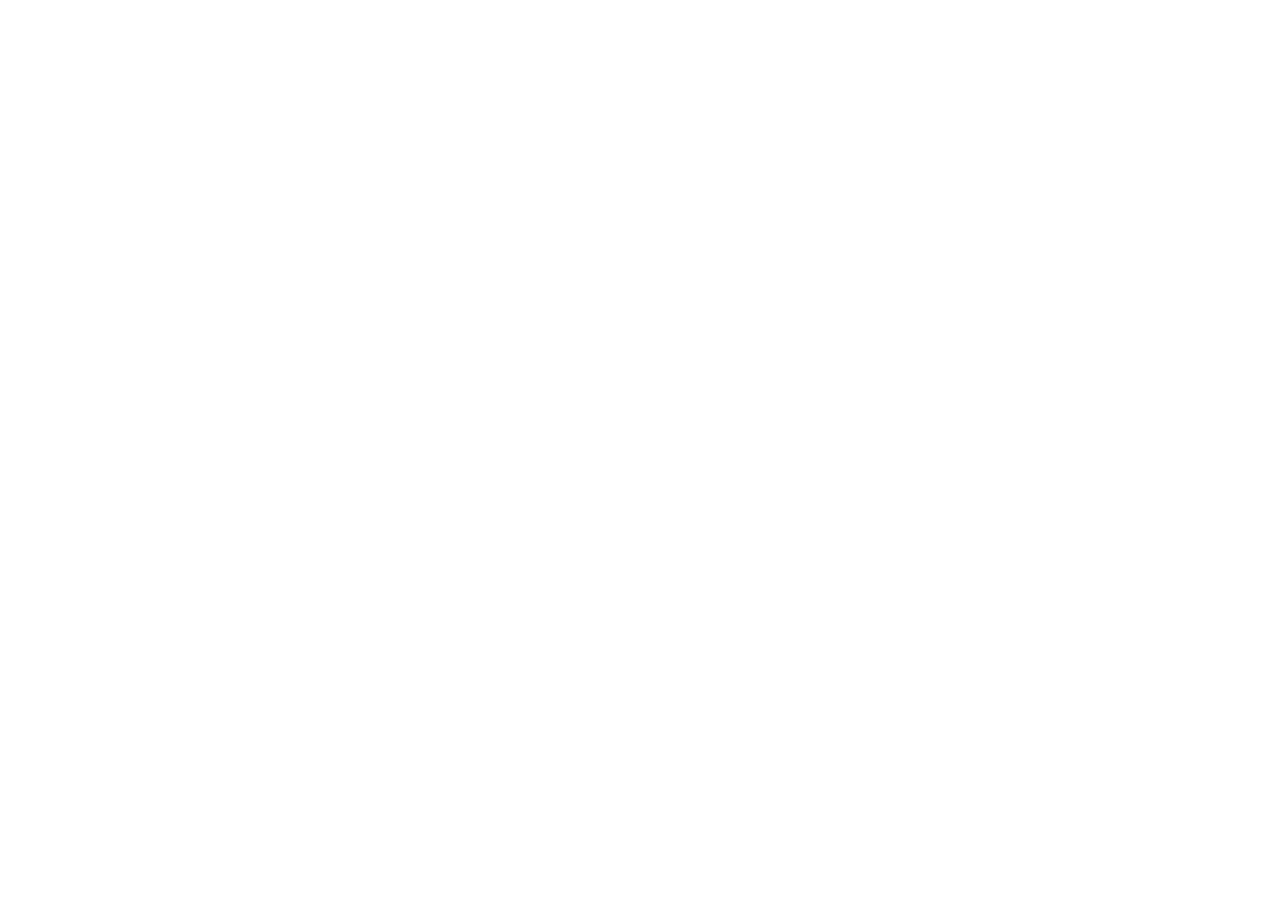
==== FRONTEND/HTML/index.html @ 9470b772 "Se carga la estructura inicial" ====
<!DOCTYPE html>
<html lang="en">
<head>
    <meta charset="UTF-8">
    <meta name="viewport" content="width=device-width, initial-scale=1.0">
    <title>KLIDY TECHNOLOGIt</title>
</head>
<body>
    
</body>
</html>
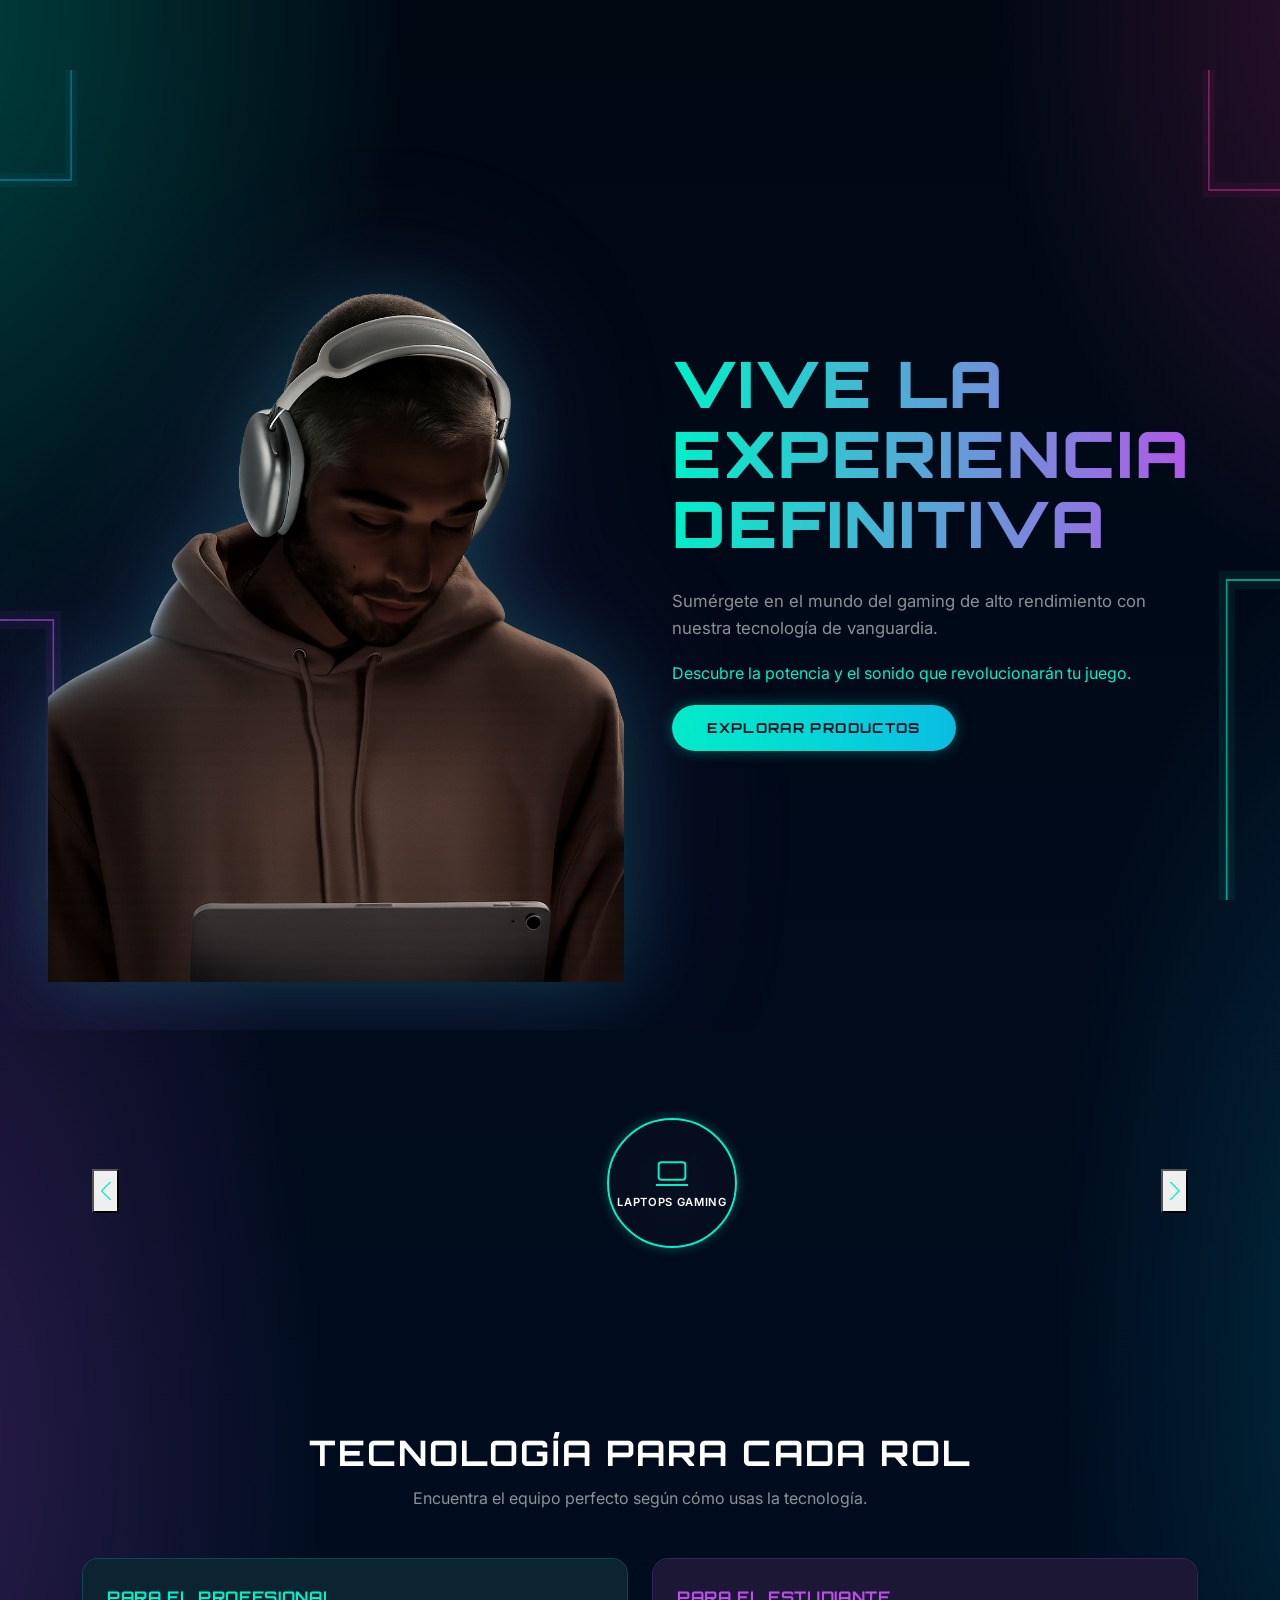
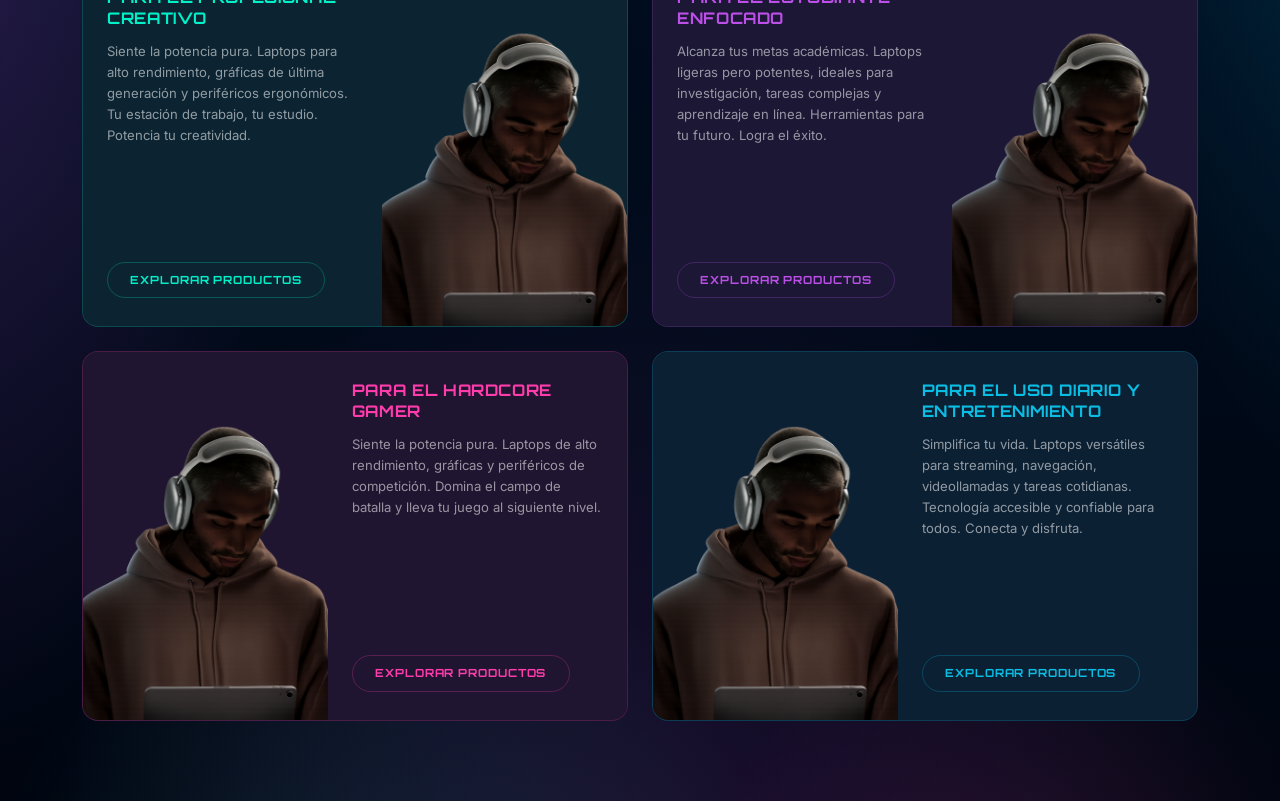
==== commit 8f1b181e: "configurando la estructura index html -boost - css" ====
--- a/FRONTEND/HTML/index.html
+++ b/FRONTEND/HTML/index.html
@@ -1,11 +1,482 @@
 <!DOCTYPE html>
-<html lang="en">
+<html lang="es">
+
 <head>
-    <meta charset="UTF-8">
-    <meta name="viewport" content="width=device-width, initial-scale=1.0">
-    <title>KLIDY TECHNOLOGIt</title>
+  <meta charset="UTF-8" />
+  <meta name="viewport" content="width=device-width, initial-scale=1.0" />
+  <title>KLYDY Technology</title>
+
+  <!-- Fuentes -->
+  <link rel="preconnect" href="https://fonts.googleapis.com" />
+  <link rel="preconnect" href="https://fonts.gstatic.com" crossorigin />
+  <link
+    href="https://fonts.googleapis.com/css2?family=Orbitron:wght@400;700;900&family=Inter:wght@400;500;600&display=swap"
+    rel="stylesheet" />
+
+  <!-- Bootstrap 5 CSS -->
+  <link href="https://cdn.jsdelivr.net/npm/bootstrap@5.3.0/dist/css/bootstrap.min.css" rel="stylesheet" />
+
+  <!-- Bootstrap Icons -->
+  <link href="https://cdn.jsdelivr.net/npm/bootstrap-icons@1.11.0/font/bootstrap-icons.css" rel="stylesheet" />
+
+  <!-- Swiper CSS -->
+  <link rel="stylesheet" href="https://cdn.jsdelivr.net/npm/swiper@11/swiper-bundle.min.css" />
+
+  <!-- Favicon -->
+  <link rel="icon" type="image/png" sizes="32x32" href="../images/klydy-favicon-32.png" />
+
+  <!-- CSS base del proyecto (variables, body, neon-lines) -->
+  <link rel="stylesheet" href="../CSS/base.css" />
+
+  <!-- CSS de esta página -->
+  <link rel="stylesheet" href="../CSS/index-style.css" />
 </head>
+
 <body>
-    
+
+  <!-- ─────────────────────────────────────────────────────────
+       DECORACIÓN GLOBAL — L-shapes neón en esquinas
+       Heredado de base.css · position: fixed · z-index: 0
+  ──────────────────────────────────────────────────────────── -->
+  <div class="neon-lines" aria-hidden="true">
+    <svg viewBox="0 0 1440 900" preserveAspectRatio="none" xmlns="http://www.w3.org/2000/svg">
+
+      <!-- Cyan — esquina derecha inferior -->
+      <polyline points="1380,900 1380,580 1440,580" fill="none" stroke="#00f0c8" stroke-width="2" opacity="0.6" />
+      <polyline points="1380,900 1380,580 1440,580" fill="none" stroke="#00f0c8" stroke-width="18" opacity="0.07" />
+
+      <!-- Purple — esquina izquierda inferior -->
+      <polyline points="60,900 60,620 0,620" fill="none" stroke="#bc4fe8" stroke-width="2" opacity="0.55" />
+      <polyline points="60,900 60,620 0,620" fill="none" stroke="#bc4fe8" stroke-width="18" opacity="0.07" />
+
+      <!-- Pink — esquina derecha superior -->
+      <polyline points="1440,190 1360,190 1360,70" fill="none" stroke="#ff3cac" stroke-width="1.5" opacity="0.50" />
+      <polyline points="1440,190 1360,190 1360,70" fill="none" stroke="#ff3cac" stroke-width="14" opacity="0.06" />
+
+      <!-- Blue — esquina izquierda superior -->
+      <polyline points="0,180 80,180 80,70" fill="none" stroke="#0abde3" stroke-width="1.5" opacity="0.50" />
+      <polyline points="0,180 80,180 80,70" fill="none" stroke="#0abde3" stroke-width="14" opacity="0.06" />
+
+    </svg>
+  </div>
+
+
+  <!-- ═══════════════════════════════════════════════════════
+       MAIN — contenido principal de la página
+  ═══════════════════════════════════════════════════════════ -->
+  <main id="main-content">
+
+
+    <!-- ═══════════════════════════════════════════════════════
+         SECCIÓN 1 — HERO
+         Altura: 50vh
+         Col izquierda: imagen PNG sin fondo
+         Col derecha:   título (uppercase via CSS) · subtítulo · CTA
+    ═══════════════════════════════════════════════════════════ -->
+    <section id="hero" class="section-hero" aria-label="Presentación principal">
+
+      <div class="container-fluid h-100">
+        <div class="row align-items-center h-100 g-0">
+
+          <!-- ── Columna izquierda: imagen del producto ── -->
+          <div class="col-12 col-lg-6 hero__media">
+            <img src="../images/images-index/hero-index.png"
+              alt="Laptop gaming ROG Strix con auriculares de alto rendimiento" class="hero__img" width="700"
+              height="500" loading="eager" />
+          </div>
+
+          <!-- ── Columna derecha: texto y CTA ── -->
+          <div class="col-12 col-lg-6 hero__content">
+
+            <!-- text-transform: uppercase se aplica desde index.css -->
+            <h1 class="hero__title">
+              Vive la<br />
+              experiencia<br />
+              definitiva
+            </h1>
+
+            <p class="hero__subtitle">
+              Sumérgete en el mundo del gaming de alto rendimiento
+              con nuestra tecnología de vanguardia.
+            </p>
+
+            <p class="hero__highlight">
+              Descubre la potencia y el sonido que revolucionarán tu juego.
+            </p>
+
+            <a href="/productos" class="btn hero__cta" aria-label="Explorar catálogo de productos gaming">
+              Explorar productos
+            </a>
+
+          </div><!-- /hero__content -->
+
+        </div><!-- /row -->
+      </div><!-- /container-fluid -->
+
+    </section>
+    <!-- /SECCIÓN 1 HERO -->
+
+
+    <!-- ═══════════════════════════════════════════════════════
+         SECCIÓN 2 — CATEGORÍAS
+         Swiper siempre activo con autoplay
+         Cada slide: círculo con imagen de fondo + ícono + nombre
+         Hover: borde cyan → purple + escala + glow
+    ═══════════════════════════════════════════════════════════ -->
+    <section id="categorias" class="section-categories" aria-label="Categorías de productos">
+
+      <div class="container">
+
+        <!-- Título oculto visualmente, accesible para lectores de pantalla -->
+        <h2 class="visually-hidden">Categorías de productos</h2>
+
+        <!-- Swiper container -->
+        <div class="swiper categories-swiper">
+
+          <ul class="swiper-wrapper categories__list" role="list">
+
+            <!-- ── Laptops Gaming ── -->
+            <li class="swiper-slide categories__item" role="listitem">
+              <a href="/categoria/laptops-gaming" class="categories__link" aria-label="Ver laptops gaming">
+                <div class="categories__circle">
+                  <img src="../images/categories/cat-laptops.jpg" alt="" class="categories__bg-img" aria-hidden="true"
+                    loading="lazy" />
+                  <span class="categories__icon" aria-hidden="true">
+                    <svg xmlns="http://www.w3.org/2000/svg" viewBox="0 0 24 24" fill="none" stroke="currentColor"
+                      stroke-width="1.5" width="32" height="32">
+                      <rect x="2" y="4" width="20" height="13" rx="2" />
+                      <path d="M0 21h24" />
+                    </svg>
+                  </span>
+                  <span class="categories__name">Laptops Gaming</span>
+                </div>
+              </a>
+            </li>
+
+            <!-- ── Tarjetas Gráficas ── -->
+            <li class="swiper-slide categories__item" role="listitem">
+              <a href="/categoria/tarjetas-graficas" class="categories__link" aria-label="Ver tarjetas gráficas">
+                <div class="categories__circle">
+                  <img src="../images/categories/cat-gpu.jpg" alt="" class="categories__bg-img" aria-hidden="true"
+                    loading="lazy" />
+                  <span class="categories__icon" aria-hidden="true">
+                    <svg xmlns="http://www.w3.org/2000/svg" viewBox="0 0 24 24" fill="none" stroke="currentColor"
+                      stroke-width="1.5" width="32" height="32">
+                      <rect x="2" y="6" width="20" height="12" rx="2" />
+                      <path d="M6 6V4M10 6V4M14 6V4M18 6V4M6 18v2M10 18v2M14 18v2M18 18v2" />
+                    </svg>
+                  </span>
+                  <span class="categories__name">Tarjetas Gráficas</span>
+                </div>
+              </a>
+            </li>
+
+            <!-- ── Teclados ── -->
+            <li class="swiper-slide categories__item" role="listitem">
+              <a href="/categoria/teclados" class="categories__link" aria-label="Ver teclados">
+                <div class="categories__circle">
+                  <img src="../images/categories/cat-teclados.jpg" alt="" class="categories__bg-img" aria-hidden="true"
+                    loading="lazy" />
+                  <span class="categories__icon" aria-hidden="true">
+                    <svg xmlns="http://www.w3.org/2000/svg" viewBox="0 0 24 24" fill="none" stroke="currentColor"
+                      stroke-width="1.5" width="32" height="32">
+                      <rect x="2" y="6" width="20" height="12" rx="2" />
+                      <path d="M6 10h.01M10 10h.01M14 10h.01M18 10h.01M6 14h12" />
+                    </svg>
+                  </span>
+                  <span class="categories__name">Teclados</span>
+                </div>
+              </a>
+            </li>
+
+            <!-- ── Ratones ── -->
+            <li class="swiper-slide categories__item" role="listitem">
+              <a href="/categoria/ratones" class="categories__link" aria-label="Ver ratones">
+                <div class="categories__circle">
+                  <img src="../images/categories/cat-ratones.jpg" alt="" class="categories__bg-img" aria-hidden="true"
+                    loading="lazy" />
+                  <span class="categories__icon" aria-hidden="true">
+                    <svg xmlns="http://www.w3.org/2000/svg" viewBox="0 0 24 24" fill="none" stroke="currentColor"
+                      stroke-width="1.5" width="32" height="32">
+                      <path d="M12 2a7 7 0 0 1 7 7v6a7 7 0 0 1-14 0V9a7 7 0 0 1 7-7z" />
+                      <line x1="12" y1="2" x2="12" y2="9" />
+                    </svg>
+                  </span>
+                  <span class="categories__name">Ratones</span>
+                </div>
+              </a>
+            </li>
+
+            <!-- ── Auriculares ── -->
+            <li class="swiper-slide categories__item" role="listitem">
+              <a href="/categoria/auriculares" class="categories__link" aria-label="Ver auriculares">
+                <div class="categories__circle">
+                  <img src="../images/categories/cat-auriculares.jpg" alt="" class="categories__bg-img"
+                    aria-hidden="true" loading="lazy" />
+                  <span class="categories__icon" aria-hidden="true">
+                    <svg xmlns="http://www.w3.org/2000/svg" viewBox="0 0 24 24" fill="none" stroke="currentColor"
+                      stroke-width="1.5" width="32" height="32">
+                      <path d="M3 18v-6a9 9 0 0 1 18 0v6" />
+                      <path d="M21 19a2 2 0 0 1-2 2h-1a2 2 0 0 1-2-2v-3a2 2 0 0 1 2-2h3z" />
+                      <path d="M3 19a2 2 0 0 0 2 2h1a2 2 0 0 0 2-2v-3a2 2 0 0 0-2-2H3z" />
+                    </svg>
+                  </span>
+                  <span class="categories__name">Auriculares</span>
+                </div>
+              </a>
+            </li>
+
+            <!-- ── Componentes ── -->
+            <li class="swiper-slide categories__item" role="listitem">
+              <a href="/categoria/componentes" class="categories__link" aria-label="Ver componentes">
+                <div class="categories__circle">
+                  <img src="../images/categories/cat-componentes.jpg" alt="" class="categories__bg-img"
+                    aria-hidden="true" loading="lazy" />
+                  <span class="categories__icon" aria-hidden="true">
+                    <svg xmlns="http://www.w3.org/2000/svg" viewBox="0 0 24 24" fill="none" stroke="currentColor"
+                      stroke-width="1.5" width="32" height="32">
+                      <rect x="4" y="4" width="6" height="6" rx="1" />
+                      <rect x="14" y="4" width="6" height="6" rx="1" />
+                      <rect x="4" y="14" width="6" height="6" rx="1" />
+                      <rect x="14" y="14" width="6" height="6" rx="1" />
+                    </svg>
+                  </span>
+                  <span class="categories__name">Componentes</span>
+                </div>
+              </a>
+            </li>
+
+            <!-- ── Monitores ── -->
+            <li class="swiper-slide categories__item" role="listitem">
+              <a href="/categoria/monitores" class="categories__link" aria-label="Ver monitores">
+                <div class="categories__circle">
+                  <img src="../images/categories/cat-monitores.jpg" alt="" class="categories__bg-img" aria-hidden="true"
+                    loading="lazy" />
+                  <span class="categories__icon" aria-hidden="true">
+                    <svg xmlns="http://www.w3.org/2000/svg" viewBox="0 0 24 24" fill="none" stroke="currentColor"
+                      stroke-width="1.5" width="32" height="32">
+                      <rect x="2" y="3" width="20" height="14" rx="2" />
+                      <path d="M8 21h8M12 17v4" />
+                    </svg>
+                  </span>
+                  <span class="categories__name">Monitores</span>
+                </div>
+              </a>
+            </li>
+
+          </ul><!-- /swiper-wrapper -->
+
+          <!-- Flechas de navegación -->
+          <button class="swiper-button-prev categories-swiper__prev" aria-label="Ver categoría anterior"></button>
+          <button class="swiper-button-next categories-swiper__next" aria-label="Ver categoría siguiente"></button>
+
+        </div><!-- /swiper -->
+
+      </div><!-- /container -->
+
+    </section>
+    <!-- /SECCIÓN 2 CATEGORÍAS -->
+
+
+    <!-- ═══════════════════════════════════════════════════════
+         SECCIÓN 3 — USOS SEGÚN ROL
+         Grid 2×2 · justify-content-center centra si es impar
+         Imagen y texto lado a lado · posición alternada por tarjeta
+         Modificador de color por rol: --cyan · --purple · --pink · --blue
+         Overlay aplicado con ::before desde CSS
+    ═══════════════════════════════════════════════════════════ -->
+    <section id="usos" class="section-roles" aria-label="Tecnología según tu perfil de uso">
+
+      <div class="container">
+
+        <!-- Encabezado de sección -->
+        <header class="section-roles__header text-center">
+          <h2 class="section-roles__title">
+            Tecnología para cada rol
+          </h2>
+          <p class="section-roles__subtitle">
+            Encuentra el equipo perfecto según cómo usas la tecnología.
+          </p>
+        </header>
+
+        <!-- Grid de tarjetas -->
+        <div class="row justify-content-center g-4 section-roles__grid">
+
+
+          <!-- ══════════════════════════════════════════════
+               TARJETA 1 — Profesional Creativo
+               
+          ══════════════════════════════════════════════════ -->
+          <div class="col-12 col-md-6">
+            <article class="role-card role-card--cyan" aria-labelledby="role-creativo-title">
+              <div class="role-card__inner">
+
+                <!-- Texto  -->
+                <div class="role-card__body">
+                  <h3 id="role-creativo-title" class="role-card__title">
+                    Para el Profesional Creativo
+                  </h3>
+                  <p class="role-card__desc">
+                    Siente la potencia pura. Laptops para alto rendimiento,
+                    gráficas de última generación y periféricos ergonómicos.
+                    Tu estación de trabajo, tu estudio. Potencia tu creatividad.
+                  </p>
+                  <a href="/productos?rol=creativo" class="btn role-card__btn"
+                    aria-label="Explorar productos para profesional creativo">
+                    Explorar productos
+                  </a>
+                </div>
+
+                <!-- Imagen  -->
+                <div class="role-card__media">
+                  <img src="../images/images-index/hero-index.png"
+                    alt="Profesional creativo trabajando en estación de diseño con múltiples monitores"
+                    class="role-card__img" loading="lazy" />
+                </div>
+
+              </div><!-- /role-card__inner -->
+            </article>
+          </div>
+          <!-- /TARJETA 1 -->
+
+
+          <!-- ══════════════════════════════════════════════
+               TARJETA 2 — Estudiante Enfocado
+              
+          ══════════════════════════════════════════════════ -->
+          <div class="col-12 col-md-6">
+            <article class="role-card role-card--purple" aria-labelledby="role-estudiante-title">
+              <div class="role-card__inner role-card__inner--reverse">
+
+                <!-- Imagen-->
+                <div class="role-card__media">
+                  <img src="../images/images-index/hero-index.png"
+                    alt="Estudiante enfocado con laptop trabajando en sus proyectos académicos" class="role-card__img"
+                    loading="lazy" />
+                </div>
+
+                <!-- Texto -->
+                <div class="role-card__body">
+                  <h3 id="role-estudiante-title" class="role-card__title">
+                    Para el Estudiante Enfocado
+                  </h3>
+                  <p class="role-card__desc">
+                    Alcanza tus metas académicas. Laptops ligeras pero potentes,
+                    ideales para investigación, tareas complejas y aprendizaje
+                    en línea. Herramientas para tu futuro. Logra el éxito.
+                  </p>
+                  <a href="/productos?rol=estudiante" class="btn role-card__btn"
+                    aria-label="Explorar productos para estudiante">
+                    Explorar productos
+                  </a>
+                </div>
+
+              </div><!-- /role-card__inner -->
+            </article>
+          </div>
+          <!-- /TARJETA 2 -->
+
+
+          <!-- ══════════════════════════════════════════════
+               TARJETA 3 — Hardcore Gamer
+             
+          ══════════════════════════════════════════════════ -->
+          <div class="col-12 col-md-6">
+            <article class="role-card role-card--pink" aria-labelledby="role-gamer-title">
+              <div class="role-card__inner">
+
+
+                <!-- Imagen -->
+                <div class="role-card__media">
+                  <img src="../images/images-index/hero-index.png"
+                    alt="Gamer hardcore con setup RGB en plena competición" class="role-card__img" loading="lazy" />
+                </div>
+
+                <!-- Texto -->
+                <div class="role-card__body">
+                  <h3 id="role-gamer-title" class="role-card__title">
+                    Para el Hardcore Gamer
+                  </h3>
+                  <p class="role-card__desc">
+                    Siente la potencia pura. Laptops de alto rendimiento,
+                    gráficas y periféricos de competición. Domina el campo
+                    de batalla y lleva tu juego al siguiente nivel.
+                  </p>
+                  <a href="/productos?rol=gamer" class="btn role-card__btn" aria-label="Explorar productos para gamer">
+                    Explorar productos
+                  </a>
+                </div>
+
+
+              </div><!-- /role-card__inner -->
+            </article>
+          </div>
+          <!-- /TARJETA 3 -->
+
+
+          <!-- ══════════════════════════════════════════════
+               TARJETA 4 — Uso Diario y Entretenimiento
+             
+          ══════════════════════════════════════════════════ -->
+          <div class="col-12 col-md-6">
+            <article class="role-card role-card--blue" aria-labelledby="role-diario-title">
+              <div class="role-card__inner role-card__inner--reverse">
+
+
+
+                <!-- Texto  -->
+                <div class="role-card__body">
+                  <h3 id="role-diario-title" class="role-card__title">
+                    Para el Uso Diario y Entretenimiento
+                  </h3>
+                  <p class="role-card__desc">
+                    Simplifica tu vida. Laptops versátiles para streaming,
+                    navegación, videollamadas y tareas cotidianas.
+                    Tecnología accesible y confiable para todos. Conecta y disfruta.
+                  </p>
+                  <a href="/productos?rol=diario" class="btn role-card__btn"
+                    aria-label="Explorar productos para uso diario">
+                    Explorar productos
+                  </a>
+                </div>
+                <!-- imagen  -->
+                <div class="role-card__media">
+                  <img src="../images/images-index/hero-index.png"
+                    alt="Familia disfrutando de entretenimiento y videollamadas con laptop" class="role-card__img"
+                    loading="lazy" />
+                </div>
+
+              </div><!-- /role-card__inner -->
+            </article>
+          </div>
+          <!-- /TARJETA 4 -->
+
+
+        </div><!-- /row section-roles__grid -->
+
+      </div><!-- /container -->
+
+    </section>
+    <!-- /SECCIÓN 3 USOS SEGÚN ROL -->
+
+
+  </main>
+
+
+
+  <!-- ─────────────────────────────────────────────────────────
+       SCRIPTS — orden correcto: Bootstrap → Swiper → app.js
+  ──────────────────────────────────────────────────────────── -->
+
+  <!-- 1. Bootstrap JS Bundle (incluye Popper) -->
+  <script src="https://cdn.jsdelivr.net/npm/bootstrap@5.3.3/dist/js/bootstrap.bundle.min.js"></script>
+
+  <!-- 2. Swiper JS -->
+  <script src="https://cdn.jsdelivr.net/npm/swiper@11/swiper-bundle.min.js"></script>
+
+  <!-- 3. JS propio (inicialización de Swiper + lógica de la página) -->
+  <script src="../JS/app.js"></script>
+
 </body>
+
 </html>
--- a/FRONTEND/CSS/base.css
+++ b/FRONTEND/CSS/base.css
@@ -0,0 +1,873 @@
+/* ============================================================
+   BASE
+   ============================================================ */
+*, *::before, *::after { box-sizing: border-box; margin: 0; padding: 0; }
+
+
+:root {
+
+  /* ── FONDOS ─────────────────────────────────────────────── */
+  --bg-base:          #050d1f;   /* Fondo principal */
+  --bg-surface:       #0d1225;   /* Tarjetas, modales */
+  --bg-elevated:      #141d35;   /* Hover, elementos */
+  --bg-overlay:       rgba(5, 13, 31, 0.97);  /* Navbar, overlays */
+
+  /* ── NEONES PRINCIPALES ─────────────────────────────────── */
+  --neon-cyan:        #00f0c8;   /* Primario — links activos, bordes, precios */
+  --neon-purple:      #bc4fe8;   /* Secundario — categorías, login */
+  --neon-pink:        #ff3cac;   /* Acento — carrito, badges, CTAs */
+  --neon-blue:        #0abde3;   /* Info — botón enviar, links */
+
+  /* ── NEONES CON OPACIDAD (fondos) ───────────────── */
+  --neon-cyan-10:     rgba(0, 240, 200, 0.10);
+  --neon-cyan-15:     rgba(0, 240, 200, 0.15);
+  --neon-cyan-20:     rgba(0, 240, 200, 0.20);
+  --neon-purple-10:   rgba(188, 79, 232, 0.10);
+  --neon-purple-20:   rgba(188, 79, 232, 0.20);
+  --neon-pink-10:     rgba(255, 60, 172, 0.10);
+  --neon-pink-20:     rgba(255, 60, 172, 0.20);
+  --neon-blue-10:     rgba(10, 189, 227, 0.10);
+  --neon-blue-20:     rgba(10, 189, 227, 0.20);
+
+  /* ── TEXTO ──────────────────────────────────────────────── */
+  --text-primary:     #ffffff;
+  --text-secondary:   rgba(255, 255, 255, 0.55);
+  --text-muted:       rgba(255, 255, 255, 0.30);
+  --text-cyan:        #00f0c8;
+  --text-purple:      #bc4fe8;
+  --text-pink:        #ff3cac;
+  --text-blue:        #0abde3;
+
+  /* ── BORDES ─────────────────────────────────────────────── */
+  --border-default:   rgba(255, 255, 255, 0.08);
+  --border-cyan:      rgba(0, 240, 200, 0.25);
+  --border-cyan-hover:rgba(0, 240, 200, 0.55);
+  --border-purple:    rgba(188, 79, 232, 0.25);
+  --border-pink:      rgba(255, 60, 172, 0.25);
+  --border-blue:      rgba(10, 189, 227, 0.25);
+
+  /* / SOMBRAS ────────────────────────────────────── */
+  --glow-cyan:        0 0 14px rgba(0, 240, 200, 0.35);
+  --glow-cyan-lg:     0 0 30px rgba(0, 240, 200, 0.50);
+  --glow-purple:      0 0 14px rgba(188, 79, 232, 0.35);
+  --glow-pink:        0 0 14px rgba(255, 60, 172, 0.35);
+  --glow-blue:        0 0 14px rgba(10, 189, 227, 0.35);
+
+  /* ── GRADIENTES ─────────────────────────────────────────── */
+  --gradient-cyan-purple: linear-gradient(90deg, #00f0c8, #bc4fe8);
+  --gradient-purple-pink: linear-gradient(90deg, #bc4fe8, #ff3cac);
+  --gradient-cyan-blue:   linear-gradient(90deg, #00f0c8, #0abde3);
+  --gradient-btn:         linear-gradient(90deg, #00f0c8, #0abde3);
+
+  /* ── BORDER RADIUS ──────────────────────────────────────── */
+  --radius-sm:   6px;
+  --radius-md:   8px;
+  --radius-lg:   12px;
+  --radius-xl:   16px;
+  --radius-pill: 999px;
+
+  /* ── TIPOGRAFÍA ─────────────────────────────────────────── */
+  --font-heading: 'Orbitron', sans-serif;
+  --font-body:    'Inter', sans-serif;
+
+  /* ── TRANSICIONES ───────────────────────────────────────── */
+  --transition-fast:   all 0.15s ease;
+  --transition-normal: all 0.20s ease;
+  --transition-slow:   all 0.30s ease;
+
+}
+
+body {
+  background-color: #000510;
+  background-image:
+    /* Niebla cyan intensa arriba izquierda */
+    radial-gradient(ellipse 70% 50% at -10% 0%,   rgba(0,240,200,0.28)  0%, transparent 60%),
+    /* Niebla purple izquierda centro */
+    radial-gradient(ellipse 55% 70% at -5%  60%,  rgba(188,79,232,0.22) 0%, transparent 55%),
+    /* Niebla pink arriba derecha */
+    radial-gradient(ellipse 60% 45% at 110% 0%,   rgba(255,60,172,0.20) 0%, transparent 55%),
+    /* Niebla blue derecha centro */
+    radial-gradient(ellipse 50% 60% at 110% 55%,  rgba(10,189,227,0.18) 0%, transparent 55%),
+    /* Resplandor purple abajo centro */
+    radial-gradient(ellipse 80% 60% at 50%  110%,  rgba(188,79,232,0.18) 0%, transparent 60%),
+    /* Cyan abajo izquierda */
+    radial-gradient(ellipse 60% 40% at 30%  110%,  rgba(0,240,200,0.12)  0%, transparent 55%),
+    /* Pink abajo derecha */
+    radial-gradient(ellipse 50% 35% at 80%  110%,  rgba(255,60,172,0.14) 0%, transparent 55%),
+    /* Base oscura profunda */
+    linear-gradient(180deg, #000812 0%, #010a1a 35%, #000d1f 65%, #000510 100%);
+
+  font-family: 'Inter', sans-serif; 
+  min-height: 100vh;
+  position: relative;
+  padding-bottom: 70px;
+  padding-top: 70px;
+}
+
+body {
+  padding-top: 70px;
+  padding-bottom: 70px;
+  font-family: 'Inter', sans-serif; 
+  min-height: 100vh;
+  position: relative;
+
+}
+
+/* ── L-SHAPES ESQUINAS ─────────────────────────────────────── */
+.neon-lines {
+  position: fixed;
+  inset: 0;
+  z-index: 0;
+  pointer-events: none;
+}
+
+.neon-lines svg {
+  width: 100%;
+  height: 100%;
+  position: absolute;
+  inset: 0;
+}
+
+
+@media (min-width: 992px) {
+  body { 
+    padding-bottom: 0; /* en desktop no hay barra inferior */
+  }
+}
+
+nav{
+   background: var(--bg-overlay);
+   z-index: 9999;
+}
+.navbar {
+  background: #000d1f !important;
+  position: fixed !important;
+  top: 0;
+  left: 0;
+  right: 0;
+  width: 100%;
+  z-index: 9999; /* ← debe ser mayor que todo lo demás */
+  border-bottom: 1px solid var(--border-cyan);
+  padding: 0;
+  opacity: 100%;
+}
+
+.container-fluid {
+  display: flex;
+  align-items: center;
+  padding: 0 2rem;
+  height: 68px;
+  gap: 8px;
+}
+
+.navbar-brand {
+  font-family: 'Orbitron', sans-serif;
+  font-size: 20px;
+  font-weight: 700;
+  color: var(--text-primary) !important;
+  letter-spacing: 1px;
+  text-decoration: none;
+  flex-shrink: 0;
+  
+}
+.navbar-brand span { color: var(--neon-cyan); }
+.navbar-brand img {
+  height: 40px;
+  width: auto;
+  object-fit: contain;
+}
+
+.klydy-link {
+  margin-left: 30px;
+  position: relative;
+  font-size: 12px;
+  font-weight: 600;
+  letter-spacing: 0.1em;
+  color: var(--text-secondary) !important;
+  border: 1px solid transparent;
+  border-radius: var(--radius-md);
+  transition: var(--transition-normal);
+  white-space: nowrap;
+}
+
+.klydy-link::after {
+  content: '';
+  position: absolute;
+  bottom: 3px; left: 16px; right: 16px;
+  height: 2px;
+  background: var(--gradient-cyan-purple);
+  border-radius: 2px;
+  transform: scaleX(0);
+  transform-origin: left;
+  transition: transform 0.25s cubic-bezier(0.4,0,0.2,1);
+}
+
+.klydy-link:hover,
+.klydy-link.active {
+  color: var(--neon-cyan) !important;
+  background: var(--neon-cyan-10);
+  border-color: var(--border-cyan);
+  box-shadow: var(--glow-cyan);
+}
+
+.klydy-link:hover::after,
+.klydy-link.active::after {
+  transform: scaleX(1);
+}
+
+.klydy-input {
+  background: var(--bg-surface) !important;
+  border: 1px solid var(--border-cyan) !important;
+  border-radius: var(--radius-md) !important;
+  color: var(--text-primary) !important;
+  font-size: 12px;
+  width: 160px;
+  transition: width 0.3s ease, border-color 0.2s, box-shadow 0.2s;
+}
+.klydy-input::placeholder { color: var(--text-muted) !important; }
+.klydy-input:focus {
+  width: 200px;
+  border-color: var(--neon-cyan) !important;
+  box-shadow: 0 0 0 3px var(--neon-cyan-10) !important;
+}
+
+.klydy-search-btn {
+  color: var(--neon-cyan);
+  padding: 7px 10px;
+  transition: var(--transition-normal);
+  background: transparent;
+  display: flex; align-items: center;
+}
+.klydy-search-btn:hover {
+  background: var(--neon-cyan-10);
+  color: var(--neon-cyan);
+  box-shadow: var(--glow-cyan);
+}
+
+.klydy-btn-login {
+  font-size: 14px;
+  font-weight: 500;
+  color: var(--text-secondary);
+  padding: 7px 14px;
+  background: transparent;
+  transition: var(--transition-normal);
+  white-space: nowrap;
+  display: flex; align-items: center; gap: 6px;
+}
+.klydy-btn-login:hover {
+  color: var(--neon-cyan);
+  background: var(--neon-cyan-10);
+  border-color: var(--border-cyan);
+  box-shadow: var(--glow-cyan);
+}
+
+.klydy-btn-cart {
+  font-size: 14px;
+  font-weight: 500;
+  color: var(--text-secondary);
+  padding: 7px 14px;
+  background: transparent;
+  transition: var(--transition-normal);
+  white-space: nowrap;
+  display: flex; align-items: center; gap: 6px;
+}
+.klydy-btn-cart:hover {
+   color: var(--neon-cyan);
+}
+
+.klydy-badge {
+  color: var(--text-primary);
+  font-size: 14px;
+  font-weight: 400;
+  padding: 2px 6px;
+  min-width: 18px;
+  text-align: center;
+  line-height: 1.4;  
+}
+
+.navbar-toggler {
+  border-color: var(--border-cyan) !important;
+  box-shadow: var(--glow-cyan);
+  padding: 6px 10px;
+}
+.navbar-toggler-icon {
+  background-image: url("data:image/svg+xml,%3csvg xmlns='http://www.w3.org/2000/svg' viewBox='0 0 30 30'%3e%3cpath stroke='rgba(0,240,200,0.85)' stroke-linecap='round' stroke-miterlimit='10' stroke-width='2' d='M4 7h22M4 15h22M4 23h22'/%3e%3c/svg%3e") !important;
+}
+
+.navbar-collapse {
+  display: flex;
+  align-items: center;
+}
+
+.bottom-nav {
+  display: none;
+}
+
+/* Ícono del toggler cambia según estado */
+.navbar-toggler[aria-expanded="true"] .navbar-toggler-icon {
+  background-image: url("data:image/svg+xml,%3csvg xmlns='http://www.w3.org/2000/svg' viewBox='0 0 30 30'%3e%3cpath stroke='rgba(255,60,172,0.85)' stroke-linecap='round' stroke-miterlimit='10' stroke-width='2' d='M6 6L24 24M6 24L24 6'/%3e%3c/svg%3e") !important;
+  border-color: rgba(255,60,172,0.35) !important;
+}
+
+.navbar-toggler[aria-expanded="true"] {
+  border-color: rgba(255,60,172,0.35) !important;
+  box-shadow: 0 0 10px rgba(255,60,172,0.25) !important;
+}
+
+@media (min-width: 200px) and (max-width: 1100px) {
+  .footer-sub {
+    display: none;
+  }
+  .footer-logo {
+   margin-bottom: 10px;
+}
+ 
+}
+@media (max-width: 991px) {
+
+  .navbar {
+    position: fixed !important;
+    top: 0;
+    left: 0;
+    right: 0;
+    z-index: 9999;
+  }
+
+  .navbar .container-fluid {
+    height: 56px;
+    padding: 0 0.75rem;
+    display: flex;
+    align-items: center;
+    justify-content: space-between;
+    flex-wrap: nowrap;
+    gap: 8px;
+  }
+
+ 
+  .navbar-brand {
+    padding: 0;
+    margin: 0;
+    flex-shrink: 0;
+  }
+
+  /* Toggler compacto */
+  .navbar-toggler {
+    flex-shrink: 0;
+    padding: 5px 8px;
+  }
+
+  .navbar-collapse {
+    position: fixed !important;
+    top: 56px !important;   /* altura del navbar móvil */
+    left: 0;
+    right: 0;
+    z-index: 9998;
+    max-height: calc(100vh - 56px - 64px); /* pantalla - navbar - barra inferior */
+    overflow-y: auto;       /* scroll si el contenido es muy largo */
+    background: #000d1f !important;
+    border: 1px solid rgba(0,240,200,0.15);
+    border-radius: 0 0 12px 12px;
+    margin-top: 0 !important;
+    padding: 1rem;
+    box-shadow: 0 8px 32px rgba(0,0,0,0.9);
+    
+    
+  }
+
+  .navbar-collapse .navbar-nav {
+    flex-direction: column;
+  }
+
+  .navbar-collapse .klydy-link {
+    display: block;
+    padding: 10px 16px;
+    border-bottom: 1px solid var(--border-default);
+    border-radius: 0;
+    border-left: none;
+    border-right: none;
+    border-top: none;
+  }
+
+  .navbar-collapse .nav-item:last-child .klydy-link {
+    border-bottom: none;
+  }
+
+  #searchBar {
+    background: var(--bg-overlay);
+    border-radius: 0 0 var(--radius-lg) var(--radius-lg);
+    padding: 8px 12px;
+  }
+
+  #searchBar .klydy-input {
+    width: 100% !important;
+  }
+
+  .bottom-nav {
+    position: fixed !important;
+    bottom: 0;
+    left: 0;
+    width: 100%;
+    z-index: 9999;
+    display: flex;
+    position: fixed;
+    height: 64px;
+    background: var(--bg-overlay);
+    border-top: 1px solid var(--border-cyan);
+    backdrop-filter: blur(16px);
+    -webkit-backdrop-filter: blur(16px);
+    align-items: stretch;
+    box-shadow: 0 -4px 24px rgba(0,0,0,0.4), 0 -1px 0 var(--neon-cyan-10);
+  }
+
+  .bottom-nav-item {
+    flex: 1;
+    display: flex;
+    flex-direction: column;
+    align-items: center;
+    justify-content: center;
+    gap: 3px;
+    cursor: pointer;
+    background: transparent;
+    border: none;
+    color: var(--text-muted);
+    font-size: 10px;
+    font-weight: 500;
+    letter-spacing: 0.04em;
+    font-family: var(--font-body);
+    transition: var(--transition-normal);
+    padding: 6px 4px;
+    position: relative;
+    text-decoration: none;
+  }
+
+  .bottom-nav-item i {
+    font-size: 20px;
+    line-height: 1;
+    transition: var(--transition-normal);
+  }
+
+  .bottom-nav-item span.label {
+    font-size: 10px;
+    line-height: 1;
+  }
+
+  .bottom-nav-item:hover,
+  .bottom-nav-item.active {
+    color: var(--neon-cyan);
+    background: var(--neon-cyan-10);
+  }
+
+  .bottom-nav-item:hover i,
+  .bottom-nav-item.active i {
+    text-shadow: var(--glow-cyan);
+  }
+
+  .bottom-nav-item.active::before {
+    content: '';
+    position: absolute;
+    top: 0; left: 20%; right: 20%;
+    height: 2px;
+    background: var(--gradient-cyan-purple);
+    border-radius: 0 0 4px 4px;
+  }
+
+  .bottom-nav-item .bottom-badge {
+    position: absolute;
+    top: 6px;
+    right: calc(50% - 18px);
+    background: var(--neon-pink);
+    color: var(--text-primary);
+    font-size: 9px;
+    font-weight: 700;
+    padding: 1px 5px;
+    border-radius: var(--radius-pill);
+    min-width: 16px;
+    text-align: center;
+    box-shadow: var(--glow-pink);
+    line-height: 1.5;
+  }
+
+  .bottom-nav-item.btn-cuenta:hover,
+  .bottom-nav-item.btn-cuenta.active { color: var(--neon-purple); background: var(--neon-purple-10); }
+  .bottom-nav-item.btn-cuenta:hover i,
+  .bottom-nav-item.btn-cuenta.active i { text-shadow: var(--glow-purple); }
+  .bottom-nav-item.btn-cuenta.active::before { background: var(--gradient-purple-pink); }
+
+  .bottom-nav-item.btn-carrito:hover,
+  .bottom-nav-item.btn-carrito.active { color: var(--neon-pink); background: var(--neon-pink-10); }
+  .bottom-nav-item.btn-carrito:hover i,
+  .bottom-nav-item.btn-carrito.active i { text-shadow: var(--glow-pink); }
+  .bottom-nav-item.btn-carrito.active::before { background: var(--gradient-purple-pink); }
+
+  .bottom-nav-item.btn-menu.active { color: var(--neon-blue); background: var(--neon-blue-10); }
+  .bottom-nav-item.btn-menu.active i { text-shadow: var(--glow-blue); }
+  .bottom-nav-item.btn-menu.active::before { background: var(--gradient-cyan-blue); }
+
+}
+
+@media (max-width: 991px) {
+
+  /* Fondo oscuro sólido del collapse */
+  .navbar-collapse {
+    background: #000d1f !important;
+    border: 1px solid rgba(0, 240, 200, 0.15);
+    border-radius: 12px;
+    margin-top: 8px;
+    padding: 1rem;
+    box-shadow:
+      0 8px 32px rgba(0, 0, 0, 0.9),
+      inset 0 0 0 1px rgba(0, 0, 0, 1);
+    
+      
+  }
+
+  /* Navbar superior también sólido */
+  .navbar {
+    background: #000d1f !important;
+  }
+
+}
+
+
+/* ══════════════════════════════════════════════════════
+   FOOTER
+══════════════════════════════════════════════════════ */
+.klydy-footer {
+  background: var(--bg-surface);
+  border-top: 1px solid var(--border-cyan);
+  padding: 2.5rem 0 0;
+  margin-top: auto;
+}
+
+/* ── Títulos de sección ── */
+.footer-title {
+  font-size: 10px;
+  font-weight: 600;
+  letter-spacing: 0.18em;
+  text-transform: uppercase;
+  color: var(--neon-cyan);
+  display: flex;
+  align-items: center;
+  gap: 8px;
+}
+
+.footer-title::after {
+  content: '';
+  flex: 1;
+  height: 1px;
+  background: var(--border-cyan);
+}
+
+/* ── Divisores verticales entre columnas ── */
+.footer-divider {
+  border-right: 1px solid var(--border-default);
+}
+
+@media (max-width: 767px) {
+  .footer-divider { border-right: none; border-top: 1px solid var(--border-default); padding-top: 1.5rem; margin-top: 0.5rem; }
+}
+
+/* ══════════════════════════════════════════════════════
+   SECCIÓN 1 — MEDIOS DE PAGO
+══════════════════════════════════════════════════════ */
+.payment-grid {
+  display: flex;
+  flex-wrap: wrap;
+  gap: 8px;
+  align-items: center;
+}
+
+.payment-badge {
+  display: flex;
+  align-items: center;
+  justify-content: center;
+  background: var(--bg-elevated);
+  border: 1px solid var(--border-default);
+  border-radius: 8px;
+  padding: 6px 12px;
+  min-width: 64px;
+  height: 36px;
+  transition: border-color 0.2s, box-shadow 0.2s;
+  cursor: default;
+}
+
+.payment-badge:hover {
+  border-color: var(--border-cyan);
+  box-shadow: var(--glow-cyan);
+}
+
+.payment-badge span {
+  font-size: 11px;
+  font-weight: 700;
+  letter-spacing: 0.03em;
+  white-space: nowrap;
+}
+
+/* Colores de cada medio */
+.pay-nequi    { color: #7c3aed; }
+.pay-daviplata{ color: #e63a2e; }
+.pay-pse      { color: #00a651; }
+.pay-efecty   { color: #f5a623; }
+.pay-master   { color: #eb001b; }
+.pay-paypal   { color: #003087; }
+.pay-bancol   { color: #004a97; }
+.pay-visa     { color: #1a1f71; }
+.pay-wompi    { color: #00c1a0; }
+
+/* ══════════════════════════════════════════════════════
+   SECCIÓN 2 — LOGO KLYDY
+══════════════════════════════════════════════════════ */
+.footer-logo-wrap {
+  display: flex;
+  flex-direction: column;
+  align-items: center;
+  text-align: center;
+  gap: 10px;
+}
+
+.footer-logo {
+  font-family: 'Orbitron', sans-serif;
+  font-size: 28px;
+  font-weight: 700;
+  color: var(--text-primary);
+  letter-spacing: 1px;
+  line-height: 1;
+  text-decoration: none;
+  margin-top: 10px;
+}
+
+.footer-logo span { color: var(--neon-cyan); }
+
+.footer-logo-dot {
+  width: 7px;
+  height: 7px;
+  background: var(--neon-pink);
+  border-radius: 50%;
+  box-shadow: 0 0 8px var(--neon-pink);
+  display: inline-block;
+  margin-left: 3px;
+  vertical-align: super;
+}
+
+.footer-sub {
+  font-size: 9px;
+  letter-spacing: 0.32em;
+  text-transform: uppercase;
+  color: var(--neon-blue);
+  font-weight: 500;
+}
+
+.footer-desc {
+  font-size: 12px;
+  color: var(--text-muted);
+  line-height: 1.65;
+  max-width: 200px;
+  margin-top: 4px;
+}
+
+/* ══════════════════════════════════════════════════════
+   SECCIÓN 3 — REDES SOCIALES
+══════════════════════════════════════════════════════ */
+.social-grid {
+  display: flex;
+  flex-wrap: wrap;
+  gap: 10px;
+  justify-content: center;
+}
+
+.social-btn {
+  width: 42px;
+  height: 42px;
+  border-radius: 10px;
+  background: var(--bg-elevated);
+  border: 1px solid var(--border-default);
+  color: var(--text-secondary);
+  display: flex;
+  align-items: center;
+  justify-content: center;
+  font-size: 18px;
+  text-decoration: none;
+  transition: color 0.2s, border-color 0.2s, box-shadow 0.2s, transform 0.15s;
+}
+
+.social-btn:hover {
+  transform: translateY(-2px);
+}
+
+/* Colores hover por red */
+.social-btn.whatsapp:hover { color: #25d366; border-color: rgba(37,211,102,0.45); box-shadow: 0 0 14px rgba(37,211,102,0.25); }
+.social-btn.instagram:hover{ color: #e1306c; border-color: rgba(225,48,108,0.45); box-shadow: 0 0 14px rgba(225,48,108,0.25); }
+.social-btn.facebook:hover  { color: #1877f2; border-color: rgba(24,119,242,0.45); box-shadow: 0 0 14px rgba(24,119,242,0.25); }
+.social-btn.tiktok:hover    { color: #69c9d0; border-color: rgba(105,201,208,0.45); box-shadow: 0 0 14px rgba(105,201,208,0.25); }
+.social-btn.youtube:hover   { color: #ff0000; border-color: rgba(255,0,0,0.45);     box-shadow: 0 0 14px rgba(255,0,0,0.25); }
+.social-btn.linkedin:hover  { color: #0a66c2; border-color: rgba(10,102,194,0.45); box-shadow: 0 0 14px rgba(10,102,194,0.25); }
+
+/* ══════════════════════════════════════════════════════
+   BARRA INFERIOR — COPYRIGHT
+══════════════════════════════════════════════════════ */
+.footer-bottom {
+  border-top: 1px solid var(--border-default);
+  padding: 1rem 0;
+  margin-top: 2rem;
+}
+
+.footer-bottom-links {
+  display: flex;
+  gap: 1.5rem;
+  flex-wrap: wrap;
+  list-style: none;
+  padding: 0;
+  margin: 0;
+}
+
+.footer-bottom-links a {
+  font-size: 12px;
+  color: var(--text-muted);
+  text-decoration: none;
+  transition: color 0.2s;
+}
+
+.footer-bottom-links a:hover { color: var(--neon-cyan); }
+
+.footer-copy {
+  font-size: 11px;
+  color: var(--text-muted);
+  margin: 0;
+}
+
+.footer-copy span { color: var(--neon-cyan); }
+
+/* ══════════════════════════════════════════════════════
+   MODAL-LOLOGIN
+══════════════════════════════════════════════════════ */
+
+.modal-body {
+  width: 100%;
+  box-sizing: border-box;
+}
+
+.logo-form {
+  margin: auto;
+  text-align: center;
+  gap: 5px;
+}
+
+.logo-form {
+  font-family: 'Orbitron', sans-serif;
+  font-size: 26px;
+  font-weight: 700;
+  color: var(--text-primary);
+  letter-spacing: 1px;
+  line-height: 1;
+  text-decoration: none;
+}
+
+.logo-form span { color: var(--neon-cyan); }
+
+.logo-form-dot {
+  width: 7px;
+  height: 7px;
+  background: var(--neon-pink);
+  border-radius: 50%;
+  box-shadow: 0 0 8px var(--neon-pink);
+  display: inline-block;
+  margin-left: 3px;
+  vertical-align: super;
+}
+
+.logo-form-sub {
+  font-size: 9px;
+  letter-spacing: 0.32em;
+  text-transform: uppercase;
+  color: var(--neon-blue);
+  font-weight: 500;
+}
+
+.logo-form-desc {
+  font-size: 12px;
+  color: var(--text-muted);
+  line-height: 1.65;
+  max-width: 200px;
+  margin-top: 4px;
+}
+
+.modal-klydy {
+  background: #0d1225;
+  border: 1px solid rgba(0, 240, 200, 0.2);
+  border-radius: 16px;
+}
+
+.modal-logo-wrap {
+  text-align: center;
+  padding: 0 1rem;
+}
+
+.modal-logo {
+  font-family: 'Orbitron', sans-serif;
+  font-size: 26px;
+  font-weight: 700;
+  color: var(--text-primary);
+  letter-spacing: 1px;
+  line-height: 1;
+  margin-bottom: 0;
+}
+
+.modal-logo span {
+  color: var(--neon-cyan);
+}
+
+.modal-logo-dot {
+  width: 7px;
+  height: 7px;
+  background: var(--neon-pink);
+  border-radius: 50%;
+  box-shadow: 0 0 8px var(--neon-pink);
+  display: inline-block;
+  margin-left: 3px;
+  vertical-align: super;
+}
+
+.modal-logo-sub {
+  font-size: 9px;
+  letter-spacing: 0.32em;
+  text-transform: uppercase;
+  color: var(--neon-blue);
+  font-weight: 500;
+  margin-bottom: 1rem;
+}
+
+.klydy-input {
+  width: 100%;
+}
+
+.modal-label {
+  color:#ffffff;
+  font-size: 11px;
+  letter-spacing: 0.1em;
+  text-transform: uppercase;
+}
+
+.modal-btn-enter {
+  background: linear-gradient(90deg, #00f0c8, #0abde3);
+  color: #050d1f;
+  border-radius: 8px;
+  padding: 12px;
+  letter-spacing: 0.1em;
+}
+
+.modal-register-text {
+  text-align: center;
+  margin-top: 0.75rem;
+  margin-bottom: 0;
+  font-size: 13px;
+  color: #ffffff;
+}
+
+.modal-register-link {
+  color: #00f0c8;
+  text-decoration: none;
+}
+
+/* ============================================================
+   CONTENIDO......
+   ============================================================ */
--- a/FRONTEND/CSS/index-style.css
+++ b/FRONTEND/CSS/index-style.css
@@ -0,0 +1,605 @@
+/* ============================================================
+   INDEX.CSS — Página principal KLYDY Technology
+   Depende de: base.css (variables, body, neon-lines)
+   Fuentes:    Orbitron (títulos) · Inter (cuerpo)
+   ============================================================ */
+
+
+/* ────────────────────────────────────────────────────────────
+   UTILIDADES COMPARTIDAS
+──────────────────────────────────────────────────────────── */
+
+/* Asegura que z-index del contenido esté sobre neon-lines */
+main {
+  position: relative;
+  z-index: 1;
+}
+
+
+/* ============================================================
+   SECCIÓN 1 — HERO
+   ============================================================ */
+
+.section-hero {
+  min-height: 50vh;
+  display: flex;
+  align-items: center;
+  padding: 2rem 0;
+  position: relative;
+  overflow: hidden;
+}
+
+/* ── Columna imagen ── */
+.hero__media {
+  display: flex;
+  align-items: center;
+  justify-content: center;
+  padding: 1rem;
+}
+
+.hero__img {
+  width: 100%;
+  max-width: 620px;
+  height: auto;
+  object-fit: contain;
+  /* drop-shadow para que la imagen sin fondo se integre al ambiente */
+  filter: drop-shadow(0 0 40px rgba(0, 240, 200, 0.20))
+          drop-shadow(0 0 80px rgba(188, 79, 232, 0.15));
+  animation: hero-float 4s ease-in-out infinite;
+}
+
+@keyframes hero-float {
+  0%, 100% { transform: translateY(0); }
+  50%       { transform: translateY(-12px); }
+}
+
+/* ── Columna contenido ── */
+.hero__content {
+  display: flex;
+  flex-direction: column;
+  justify-content: center;
+  gap: 1.25rem;
+  padding: 2rem 1.5rem 2rem 2rem;
+}
+
+/* Título H1 */
+.hero__title {
+  font-family: var(--font-heading);
+  font-weight: 900;
+  font-size: clamp(2.2rem, 5vw, 4rem);
+  line-height: 1.1;
+  letter-spacing: 0.04em;
+  text-transform: uppercase;
+  color: var(--text-primary);
+  /* Gradiente en el texto */
+  background: var(--gradient-cyan-purple);
+  -webkit-background-clip: text;
+  -webkit-text-fill-color: transparent;
+  background-clip: text;
+}
+
+/* Subtítulo descriptivo */
+.hero__subtitle {
+  font-family: var(--font-body);
+  font-size: clamp(0.9rem, 1.5vw, 1.05rem);
+  color: var(--text-secondary);
+  line-height: 1.6;
+  max-width: 480px;
+  margin: 0;
+}
+
+/* Texto destacado en cyan */
+.hero__highlight {
+  font-family: var(--font-body);
+  font-size: clamp(0.85rem, 1.4vw, 1rem);
+  color: var(--text-cyan);
+  line-height: 1.5;
+  max-width: 460px;
+  margin: 0;
+}
+
+/* Botón CTA */
+.hero__cta {
+  display: inline-flex;
+  align-items: center;
+  justify-content: center;
+  align-self: flex-start;
+  padding: 0.8rem 2.2rem;
+  font-family: var(--font-heading);
+  font-size: 0.85rem;
+  font-weight: 700;
+  letter-spacing: 0.1em;
+  text-transform: uppercase;
+  color: var(--bg-base);
+  background: var(--gradient-btn);
+  border: none;
+  border-radius: var(--radius-pill);
+  cursor: pointer;
+  text-decoration: none;
+  transition: var(--transition-normal);
+  box-shadow: var(--glow-cyan);
+}
+
+.hero__cta:hover {
+  transform: translateY(-3px) scale(1.03);
+  box-shadow: var(--glow-cyan-lg);
+  color: var(--bg-base);
+}
+
+.hero__cta:active {
+  transform: translateY(-1px) scale(1.01);
+}
+
+
+/* ── RESPONSIVE HERO ── */
+
+/* Tablet: imagen más pequeña */
+@media (max-width: 991.98px) {
+  .section-hero {
+    min-height: auto;
+    padding: 3rem 0;
+  }
+
+  .hero__content {
+    padding: 2rem 1.5rem;
+    align-items: center;
+    text-align: center;
+  }
+
+  .hero__title {
+    text-align: center;
+  }
+
+  .hero__subtitle,
+  .hero__highlight {
+    max-width: 100%;
+    text-align: center;
+  }
+
+  .hero__cta {
+    align-self: center;
+  }
+}
+
+/* Móvil: imagen antes del texto, apilado */
+@media (max-width: 575.98px) {
+  .hero__media {
+    padding: 1rem 1rem 0;
+  }
+
+  .hero__img {
+    max-width: 85%;
+  }
+
+  .hero__content {
+    gap: 1rem;
+    padding: 1rem 1.25rem 2rem;
+  }
+}
+
+
+/* ============================================================
+   SECCIÓN 2 — CATEGORÍAS (CARRUSEL SWIPER)
+   ============================================================ */
+
+.section-categories {
+  padding: 4rem 0;
+  position: relative;
+}
+
+/* Swiper container */
+.categories-swiper {
+  padding: 1.5rem 0.5rem !important;
+  /* espacio para que el glow no se corte */
+  overflow: visible !important;
+}
+
+/* Cada slide se centra */
+.categories__item {
+  display: flex;
+  justify-content: center;
+  list-style: none;
+}
+
+/* Link envolvente sin decoración */
+.categories__link {
+  text-decoration: none;
+  display: block;
+}
+
+/* ── Círculo ── */
+.categories__circle {
+  position: relative;
+  width: 130px;
+  height: 130px;
+  border-radius: 50%;
+  overflow: hidden;
+  display: flex;
+  flex-direction: column;
+  align-items: center;
+  justify-content: center;
+  gap: 0.4rem;
+  /* Borde neón inicial: cyan */
+  border: 2px solid var(--neon-cyan);
+  box-shadow: 0 0 12px rgba(0, 240, 200, 0.30),
+              inset 0 0 20px rgba(0, 240, 200, 0.05);
+  cursor: pointer;
+  transition: var(--transition-slow);
+}
+
+/* Imagen de fondo del círculo */
+.categories__bg-img {
+  position: absolute;
+  inset: 0;
+  width: 100%;
+  height: 100%;
+  object-fit: cover;
+  opacity: 0.35;
+  transition: var(--transition-slow);
+}
+
+/* Overlay oscuro sobre la imagen */
+.categories__circle::before {
+  content: '';
+  position: absolute;
+  inset: 0;
+  background: radial-gradient(
+    circle at center,
+    rgba(13, 18, 37, 0.55) 0%,
+    rgba(5, 13, 31, 0.80) 100%
+  );
+  z-index: 1;
+  border-radius: 50%;
+}
+
+/* Ícono SVG */
+.categories__icon {
+  position: relative;
+  z-index: 2;
+  color: var(--neon-cyan);
+  display: flex;
+  align-items: center;
+  justify-content: center;
+  transition: var(--transition-normal);
+}
+
+/* Nombre de la categoría */
+.categories__name {
+  position: relative;
+  z-index: 2;
+  font-family: var(--font-body);
+  font-size: 0.7rem;
+  font-weight: 600;
+  letter-spacing: 0.06em;
+  text-transform: uppercase;
+  color: var(--text-primary);
+  text-align: center;
+  line-height: 1.3;
+  padding: 0 0.5rem;
+  transition: var(--transition-normal);
+}
+
+/* ── HOVER: cyan → purple + escala + glow ── */
+.categories__link:hover .categories__circle,
+.categories__link:focus-visible .categories__circle {
+  border-color: var(--neon-purple);
+  box-shadow: 0 0 20px rgba(188, 79, 232, 0.50),
+              0 0 40px rgba(188, 79, 232, 0.20),
+              inset 0 0 20px rgba(188, 79, 232, 0.08);
+  transform: scale(1.10);
+}
+
+.categories__link:hover .categories__bg-img {
+  opacity: 0.55;
+}
+
+.categories__link:hover .categories__icon {
+  color: var(--neon-purple);
+  transform: scale(1.15);
+}
+
+.categories__link:hover .categories__name {
+  color: var(--neon-purple);
+}
+
+/* ── Flechas de navegación ── */
+.categories-swiper__prev,
+.categories-swiper__next {
+  color: var(--neon-cyan) !important;
+}
+
+.categories-swiper__prev::after,
+.categories-swiper__next::after {
+  font-size: 1.2rem !important;
+}
+
+.swiper-button-prev,
+.swiper-button-next {
+  transition: var(--transition-normal);
+}
+
+.swiper-button-prev:hover,
+.swiper-button-next:hover {
+  color: var(--neon-purple) !important;
+}
+
+/* ── RESPONSIVE CATEGORÍAS ── */
+@media (max-width: 767.98px) {
+  .categories__circle {
+    width: 110px;
+    height: 110px;
+  }
+
+  .categories__name {
+    font-size: 0.62rem;
+  }
+}
+
+@media (max-width: 575.98px) {
+  .categories__circle {
+    width: 95px;
+    height: 95px;
+  }
+
+  .categories__icon svg {
+    width: 26px;
+    height: 26px;
+  }
+}
+
+
+/* ============================================================
+   SECCIÓN 3 — USOS SEGÚN ROL
+   ============================================================ */
+
+.section-roles {
+  padding: 5rem 0;
+  position: relative;
+}
+
+/* ── Encabezado de sección ── */
+.section-roles__header {
+  margin-bottom: 3rem;
+}
+
+.section-roles__title {
+  font-family: var(--font-heading);
+  font-size: clamp(1.5rem, 3vw, 2.2rem);
+  font-weight: 700;
+  color: var(--text-primary);
+  text-transform: uppercase;
+  letter-spacing: 0.06em;
+  margin-bottom: 0.75rem;
+}
+
+.section-roles__subtitle {
+  font-family: var(--font-body);
+  font-size: 1rem;
+  color: var(--text-secondary);
+  max-width: 480px;
+  margin: 0 auto;
+}
+
+/* ── Tarjeta base ── */
+.role-card {
+  position: relative;
+  background-color: var(--bg-surface);
+  border-radius: var(--radius-xl);
+  border: 1px solid var(--border-default);
+  overflow: hidden;
+  height: 100%;
+  min-height: 260px;
+  transition: var(--transition-slow);
+}
+
+/* Overlay de color según rol — pseudoelemento ::before */
+.role-card::before {
+  content: '';
+  position: absolute;
+  inset: 0;
+  opacity: 0.08;
+  transition: opacity var(--transition-slow);
+  z-index: 0;
+  border-radius: var(--radius-xl);
+}
+
+/* Color del overlay por modificador */
+.role-card--cyan::before   { background: var(--neon-cyan); }
+.role-card--purple::before { background: var(--neon-purple); }
+.role-card--pink::before   { background: var(--neon-pink); }
+.role-card--blue::before   { background: var(--neon-blue); }
+
+/* Borde de acento por modificador */
+.role-card--cyan   { border-color: var(--border-cyan); }
+.role-card--purple { border-color: var(--border-purple); }
+.role-card--pink   { border-color: var(--border-pink); }
+.role-card--blue   { border-color: var(--border-blue); }
+
+/* Hover: overlay más visible + glow + elevación */
+.role-card:hover::before {
+  opacity: 0.15;
+}
+
+.role-card--cyan:hover   { box-shadow: var(--glow-cyan);   transform: translateY(-4px); }
+.role-card--purple:hover { box-shadow: var(--glow-purple); transform: translateY(-4px); }
+.role-card--pink:hover   { box-shadow: var(--glow-pink);   transform: translateY(-4px); }
+.role-card--blue:hover   { box-shadow: var(--glow-blue);   transform: translateY(-4px); }
+
+/* ── Interior de la tarjeta: flex row ── */
+.role-card__inner {
+  position: relative;
+  z-index: 1;
+  display: flex;
+  flex-direction: row;
+  height: 100%;
+  min-height: 260px;
+}
+
+/* Versión invertida: imagen a la izquierda */
+.role-card__inner--reverse {
+  flex-direction: row-reverse;
+}
+
+/* ── Bloque imagen ── */
+.role-card__media {
+  flex: 0 0 45%;
+  max-width: 45%;
+  position: relative;
+  overflow: hidden;
+}
+
+.role-card__img {
+  width: 100%;
+  height: 100%;
+  object-fit: cover;
+  object-position: center top;
+  display: block;
+  transition: transform var(--transition-slow);
+}
+
+.role-card:hover .role-card__img {
+  transform: scale(1.05);
+}
+
+/* ── Bloque texto ── */
+.role-card__body {
+  flex: 1;
+  display: flex;
+  flex-direction: column;
+  justify-content: space-between;
+  padding: 1.75rem 1.5rem;
+  gap: 0.75rem;
+}
+
+/* Título de la tarjeta — color por modificador del padre */
+.role-card__title {
+  font-family: var(--font-heading);
+  font-size: clamp(0.85rem, 1.4vw, 1rem);
+  font-weight: 700;
+  letter-spacing: 0.04em;
+  text-transform: uppercase;
+  line-height: 1.3;
+  margin: 0;
+}
+
+/* Color del título según el rol */
+.role-card--cyan   .role-card__title { color: var(--text-cyan); }
+.role-card--purple .role-card__title { color: var(--text-purple); }
+.role-card--pink   .role-card__title { color: var(--text-pink); }
+.role-card--blue   .role-card__title { color: var(--text-blue); }
+
+/* Descripción */
+.role-card__desc {
+  font-family: var(--font-body);
+  font-size: 0.82rem;
+  color: var(--text-secondary);
+  line-height: 1.6;
+  flex-grow: 1;
+  margin: 0;
+}
+
+/* ── Botón "Explorar productos" ── */
+.role-card__btn {
+  display: inline-flex;
+  align-items: center;
+  justify-content: center;
+  padding: 0.55rem 1.4rem;
+  font-family: var(--font-heading);
+  font-size: 0.7rem;
+  font-weight: 700;
+  letter-spacing: 0.08em;
+  text-transform: uppercase;
+  text-decoration: none;
+  border-radius: var(--radius-pill);
+  border: 1px solid;
+  background: transparent;
+  transition: var(--transition-normal);
+  align-self: flex-start;
+  margin-top: auto;
+  white-space: nowrap;
+}
+
+/* Color del botón según el rol */
+.role-card--cyan   .role-card__btn {
+  color: var(--neon-cyan);
+  border-color: var(--border-cyan);
+}
+.role-card--purple .role-card__btn {
+  color: var(--neon-purple);
+  border-color: var(--border-purple);
+}
+.role-card--pink   .role-card__btn {
+  color: var(--neon-pink);
+  border-color: var(--border-pink);
+}
+.role-card--blue   .role-card__btn {
+  color: var(--neon-blue);
+  border-color: var(--border-blue);
+}
+
+/* Hover del botón: se rellena con el color del rol */
+.role-card--cyan   .role-card__btn:hover {
+  background: var(--neon-cyan-20);
+  box-shadow: var(--glow-cyan);
+  color: var(--neon-cyan);
+}
+.role-card--purple .role-card__btn:hover {
+  background: var(--neon-purple-20);
+  box-shadow: var(--glow-purple);
+  color: var(--neon-purple);
+}
+.role-card--pink   .role-card__btn:hover {
+  background: var(--neon-pink-20);
+  box-shadow: var(--glow-pink);
+  color: var(--neon-pink);
+}
+.role-card--blue   .role-card__btn:hover {
+  background: var(--neon-blue-20);
+  box-shadow: var(--glow-blue);
+  color: var(--neon-blue);
+}
+
+/* ── RESPONSIVE TARJETAS DE ROLES ── */
+
+/* Tablet: tarjetas apiladas verticalmente */
+@media (max-width: 767.98px) {
+  .role-card__inner,
+  .role-card__inner--reverse {
+    flex-direction: column;
+  }
+
+  .role-card__media {
+    flex: 0 0 200px;
+    max-width: 100%;
+    height: 200px;
+  }
+
+  .role-card__body {
+    padding: 1.25rem;
+  }
+
+  .role-card__title {
+    font-size: 0.9rem;
+  }
+}
+
+/* Móvil pequeño */
+@media (max-width: 575.98px) {
+  .section-roles {
+    padding: 3rem 0;
+  }
+
+  .role-card__media {
+    height: 170px;
+  }
+
+  .role-card__body {
+    padding: 1rem;
+    gap: 0.6rem;
+  }
+
+  .role-card__btn {
+    width: 100%;
+    justify-content: center;
+  }
+}
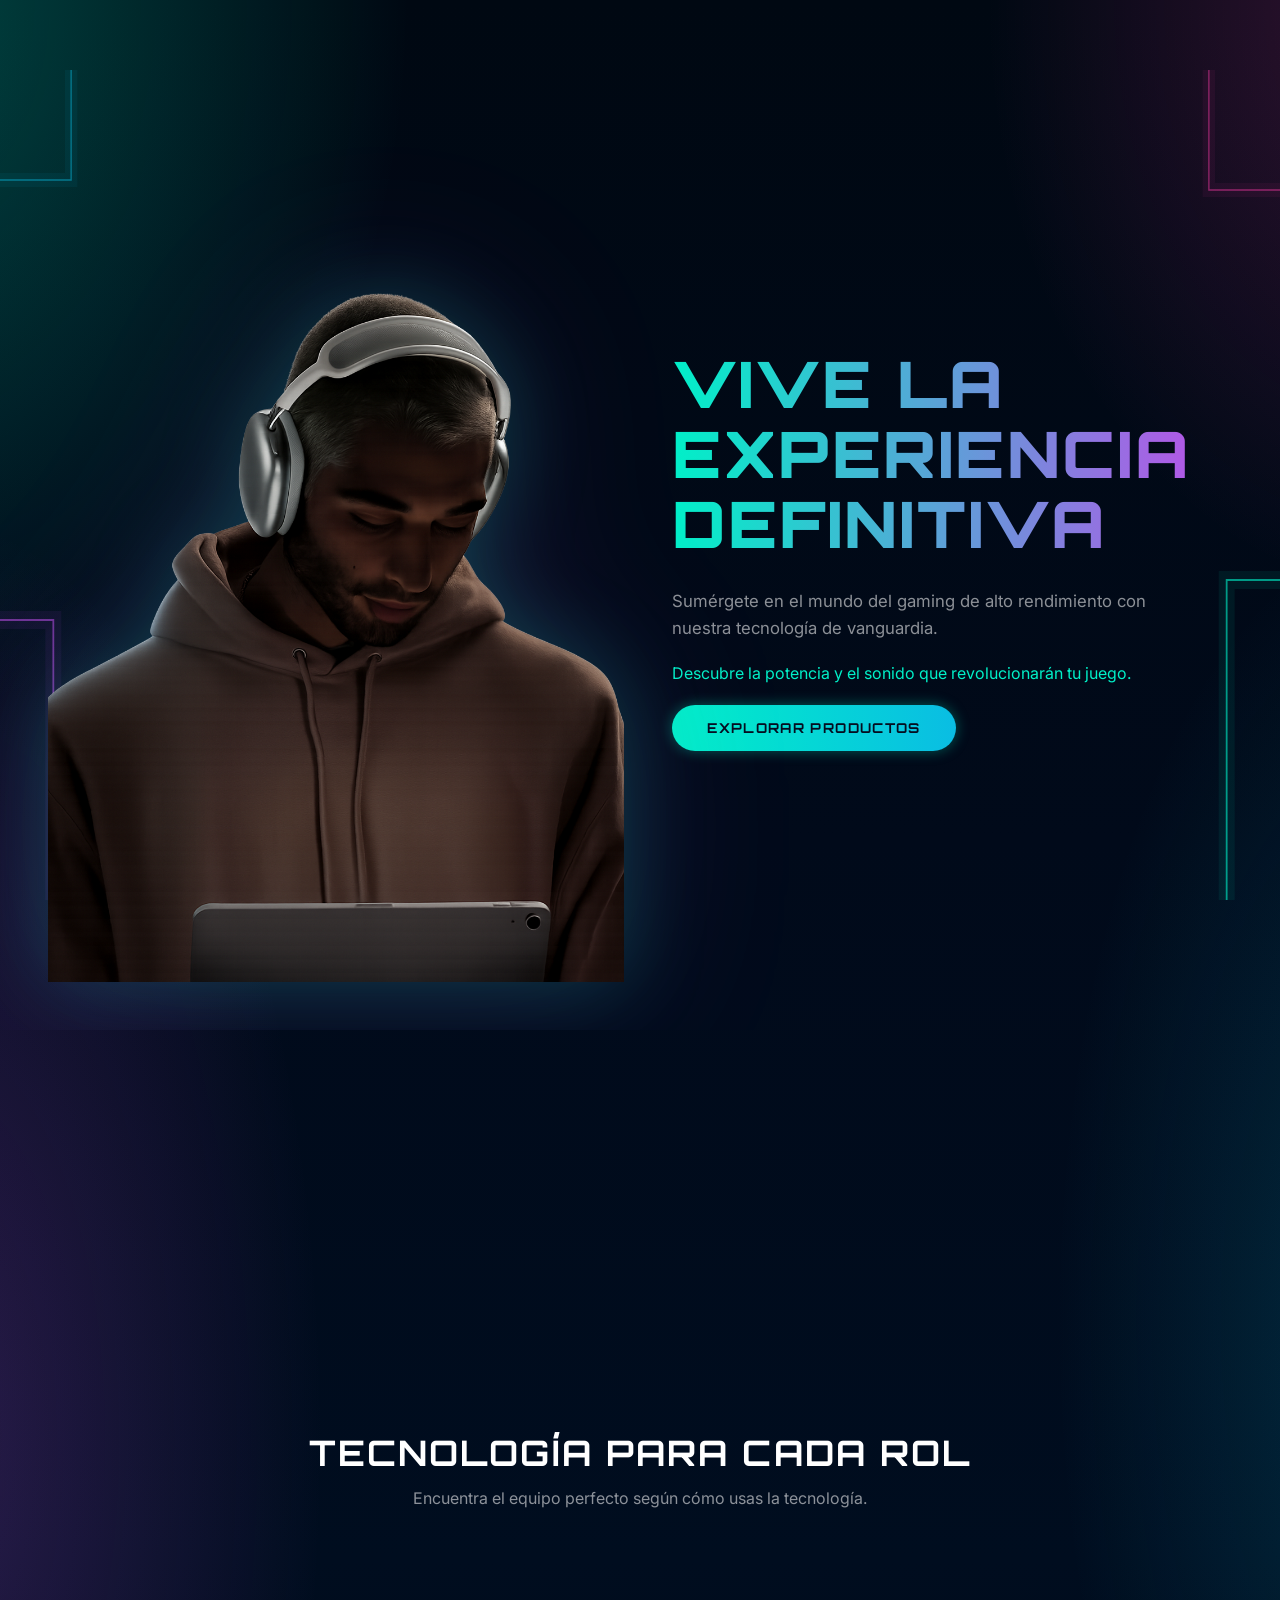
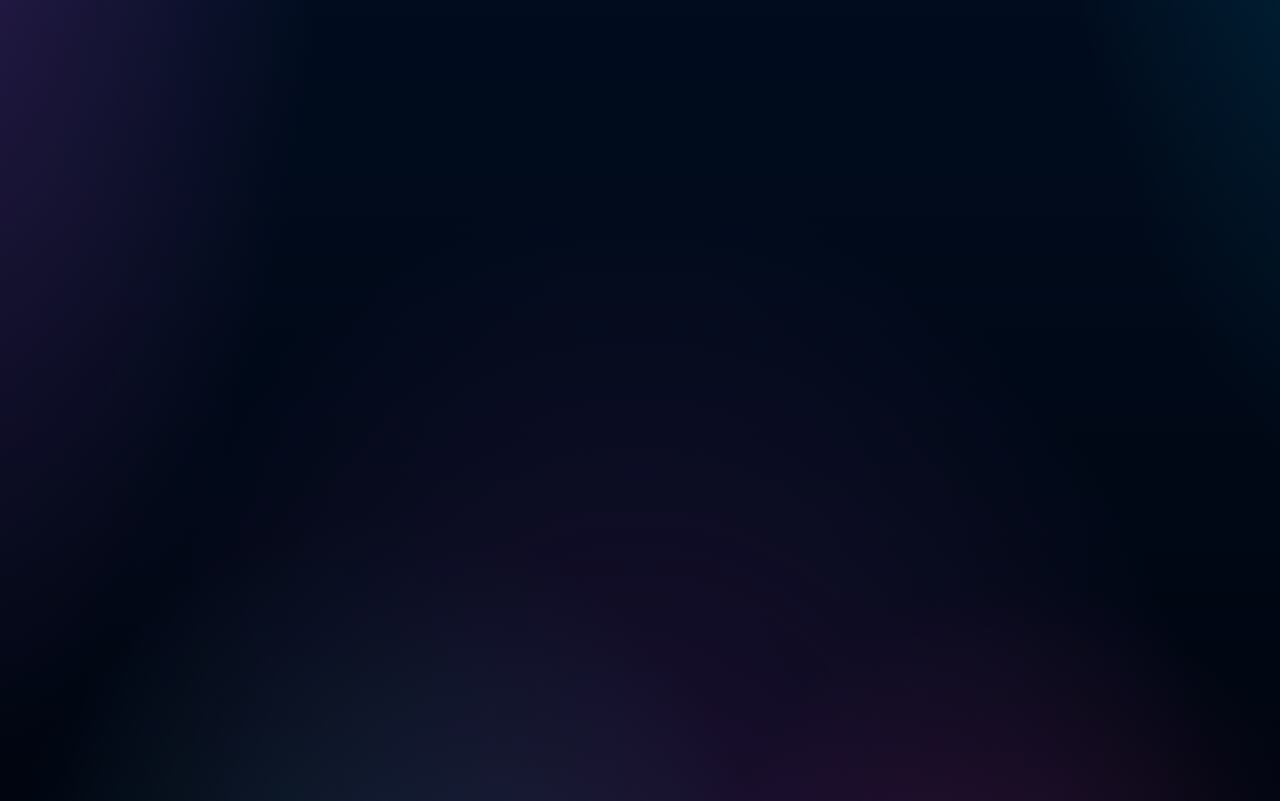
==== commit 3c06a8e6: "se mejora la vista de categorias retirando carrusel" ====
--- a/FRONTEND/HTML/index.html
+++ b/FRONTEND/HTML/index.html
@@ -465,7 +465,7 @@
 
 
   <!-- ─────────────────────────────────────────────────────────
-       SCRIPTS — orden correcto: Bootstrap → Swiper → app.js
+       SCRIPTS — orden de ejecución: Bootstrap → Swiper → app.js
   ──────────────────────────────────────────────────────────── -->
 
   <!-- 1. Bootstrap JS Bundle (incluye Popper) -->
--- a/FRONTEND/CSS/index-style.css
+++ b/FRONTEND/CSS/index-style.css
@@ -3,23 +3,23 @@
    Depende de: base.css (variables, body, neon-lines)
    Fuentes:    Orbitron (títulos) · Inter (cuerpo)
    ============================================================ */
-
-
+ 
+ 
 /* ────────────────────────────────────────────────────────────
    UTILIDADES COMPARTIDAS
 ──────────────────────────────────────────────────────────── */
-
+ 
 /* Asegura que z-index del contenido esté sobre neon-lines */
 main {
   position: relative;
   z-index: 1;
 }
-
-
+ 
+ 
 /* ============================================================
    SECCIÓN 1 — HERO
    ============================================================ */
-
+ 
 .section-hero {
   min-height: 50vh;
   display: flex;
@@ -28,7 +28,7 @@
   position: relative;
   overflow: hidden;
 }
-
+ 
 /* ── Columna imagen ── */
 .hero__media {
   display: flex;
@@ -36,7 +36,7 @@
   justify-content: center;
   padding: 1rem;
 }
-
+ 
 .hero__img {
   width: 100%;
   max-width: 620px;
@@ -47,12 +47,12 @@
           drop-shadow(0 0 80px rgba(188, 79, 232, 0.15));
   animation: hero-float 4s ease-in-out infinite;
 }
-
+ 
 @keyframes hero-float {
   0%, 100% { transform: translateY(0); }
   50%       { transform: translateY(-12px); }
 }
-
+ 
 /* ── Columna contenido ── */
 .hero__content {
   display: flex;
@@ -61,7 +61,7 @@
   gap: 1.25rem;
   padding: 2rem 1.5rem 2rem 2rem;
 }
-
+ 
 /* Título H1 */
 .hero__title {
   font-family: var(--font-heading);
@@ -77,7 +77,7 @@
   -webkit-text-fill-color: transparent;
   background-clip: text;
 }
-
+ 
 /* Subtítulo descriptivo */
 .hero__subtitle {
   font-family: var(--font-body);
@@ -87,7 +87,7 @@
   max-width: 480px;
   margin: 0;
 }
-
+ 
 /* Texto destacado en cyan */
 .hero__highlight {
   font-family: var(--font-body);
@@ -97,7 +97,7 @@
   max-width: 460px;
   margin: 0;
 }
-
+ 
 /* Botón CTA */
 .hero__cta {
   display: inline-flex;
@@ -119,94 +119,94 @@
   transition: var(--transition-normal);
   box-shadow: var(--glow-cyan);
 }
-
+ 
 .hero__cta:hover {
   transform: translateY(-3px) scale(1.03);
   box-shadow: var(--glow-cyan-lg);
   color: var(--bg-base);
 }
-
+ 
 .hero__cta:active {
   transform: translateY(-1px) scale(1.01);
 }
-
-
+ 
+ 
 /* ── RESPONSIVE HERO ── */
-
+ 
 /* Tablet: imagen más pequeña */
 @media (max-width: 991.98px) {
   .section-hero {
     min-height: auto;
     padding: 3rem 0;
   }
-
+ 
   .hero__content {
     padding: 2rem 1.5rem;
     align-items: center;
     text-align: center;
   }
-
+ 
   .hero__title {
     text-align: center;
   }
-
+ 
   .hero__subtitle,
   .hero__highlight {
     max-width: 100%;
     text-align: center;
   }
-
+ 
   .hero__cta {
     align-self: center;
   }
 }
-
+ 
 /* Móvil: imagen antes del texto, apilado */
 @media (max-width: 575.98px) {
   .hero__media {
     padding: 1rem 1rem 0;
   }
-
+ 
   .hero__img {
     max-width: 85%;
   }
-
+ 
   .hero__content {
     gap: 1rem;
     padding: 1rem 1.25rem 2rem;
   }
 }
-
-
+ 
+ 
 /* ============================================================
    SECCIÓN 2 — CATEGORÍAS (CARRUSEL SWIPER)
    ============================================================ */
-
+ 
 .section-categories {
   padding: 4rem 0;
   position: relative;
 }
-
+ 
 /* Swiper container */
 .categories-swiper {
   padding: 1.5rem 0.5rem !important;
   /* espacio para que el glow no se corte */
   overflow: visible !important;
 }
-
+ 
 /* Cada slide se centra */
 .categories__item {
   display: flex;
   justify-content: center;
   list-style: none;
 }
-
+ 
 /* Link envolvente sin decoración */
 .categories__link {
   text-decoration: none;
   display: block;
 }
-
+ 
 /* ── Círculo ── */
 .categories__circle {
   position: relative;
@@ -226,7 +226,7 @@
   cursor: pointer;
   transition: var(--transition-slow);
 }
-
+ 
 /* Imagen de fondo del círculo */
 .categories__bg-img {
   position: absolute;
@@ -237,7 +237,7 @@
   opacity: 0.35;
   transition: var(--transition-slow);
 }
-
+ 
 /* Overlay oscuro sobre la imagen */
 .categories__circle::before {
   content: '';
@@ -251,7 +251,7 @@
   z-index: 1;
   border-radius: 50%;
 }
-
+ 
 /* Ícono SVG */
 .categories__icon {
   position: relative;
@@ -262,7 +262,7 @@
   justify-content: center;
   transition: var(--transition-normal);
 }
-
+ 
 /* Nombre de la categoría */
 .categories__name {
   position: relative;
@@ -278,7 +278,7 @@
   padding: 0 0.5rem;
   transition: var(--transition-normal);
 }
-
+ 
 /* ── HOVER: cyan → purple + escala + glow ── */
 .categories__link:hover .categories__circle,
 .categories__link:focus-visible .categories__circle {
@@ -288,80 +288,80 @@
               inset 0 0 20px rgba(188, 79, 232, 0.08);
   transform: scale(1.10);
 }
-
+ 
 .categories__link:hover .categories__bg-img {
   opacity: 0.55;
 }
-
+ 
 .categories__link:hover .categories__icon {
   color: var(--neon-purple);
   transform: scale(1.15);
 }
-
+ 
 .categories__link:hover .categories__name {
   color: var(--neon-purple);
 }
-
+ 
 /* ── Flechas de navegación ── */
 .categories-swiper__prev,
 .categories-swiper__next {
   color: var(--neon-cyan) !important;
 }
-
+ 
 .categories-swiper__prev::after,
 .categories-swiper__next::after {
   font-size: 1.2rem !important;
 }
-
+ 
 .swiper-button-prev,
 .swiper-button-next {
   transition: var(--transition-normal);
 }
-
+ 
 .swiper-button-prev:hover,
 .swiper-button-next:hover {
   color: var(--neon-purple) !important;
 }
-
+ 
 /* ── RESPONSIVE CATEGORÍAS ── */
 @media (max-width: 767.98px) {
   .categories__circle {
     width: 110px;
     height: 110px;
   }
-
+ 
   .categories__name {
     font-size: 0.62rem;
   }
 }
-
+ 
 @media (max-width: 575.98px) {
   .categories__circle {
     width: 95px;
     height: 95px;
   }
-
+ 
   .categories__icon svg {
     width: 26px;
     height: 26px;
   }
 }
-
-
+ 
+ 
 /* ============================================================
    SECCIÓN 3 — USOS SEGÚN ROL
    ============================================================ */
-
+ 
 .section-roles {
   padding: 5rem 0;
   position: relative;
 }
-
+ 
 /* ── Encabezado de sección ── */
 .section-roles__header {
   margin-bottom: 3rem;
 }
-
+ 
 .section-roles__title {
   font-family: var(--font-heading);
   font-size: clamp(1.5rem, 3vw, 2.2rem);
@@ -371,7 +371,7 @@
   letter-spacing: 0.06em;
   margin-bottom: 0.75rem;
 }
-
+ 
 .section-roles__subtitle {
   font-family: var(--font-body);
   font-size: 1rem;
@@ -379,7 +379,7 @@
   max-width: 480px;
   margin: 0 auto;
 }
-
+ 
 /* ── Tarjeta base ── */
 .role-card {
   position: relative;
@@ -391,7 +391,7 @@
   min-height: 260px;
   transition: var(--transition-slow);
 }
-
+ 
 /* Overlay de color según rol — pseudoelemento ::before */
 .role-card::before {
   content: '';
@@ -402,29 +402,29 @@
   z-index: 0;
   border-radius: var(--radius-xl);
 }
-
+ 
 /* Color del overlay por modificador */
 .role-card--cyan::before   { background: var(--neon-cyan); }
 .role-card--purple::before { background: var(--neon-purple); }
 .role-card--pink::before   { background: var(--neon-pink); }
 .role-card--blue::before   { background: var(--neon-blue); }
-
+ 
 /* Borde de acento por modificador */
 .role-card--cyan   { border-color: var(--border-cyan); }
 .role-card--purple { border-color: var(--border-purple); }
 .role-card--pink   { border-color: var(--border-pink); }
 .role-card--blue   { border-color: var(--border-blue); }
-
+ 
 /* Hover: overlay más visible + glow + elevación */
 .role-card:hover::before {
   opacity: 0.15;
 }
-
+ 
 .role-card--cyan:hover   { box-shadow: var(--glow-cyan);   transform: translateY(-4px); }
 .role-card--purple:hover { box-shadow: var(--glow-purple); transform: translateY(-4px); }
 .role-card--pink:hover   { box-shadow: var(--glow-pink);   transform: translateY(-4px); }
 .role-card--blue:hover   { box-shadow: var(--glow-blue);   transform: translateY(-4px); }
-
+ 
 /* ── Interior de la tarjeta: flex row ── */
 .role-card__inner {
   position: relative;
@@ -434,12 +434,12 @@
   height: 100%;
   min-height: 260px;
 }
-
+ 
 /* Versión invertida: imagen a la izquierda */
 .role-card__inner--reverse {
   flex-direction: row-reverse;
 }
-
+ 
 /* ── Bloque imagen ── */
 .role-card__media {
   flex: 0 0 45%;
@@ -447,7 +447,7 @@
   position: relative;
   overflow: hidden;
 }
-
+ 
 .role-card__img {
   width: 100%;
   height: 100%;
@@ -456,11 +456,11 @@
   display: block;
   transition: transform var(--transition-slow);
 }
-
+ 
 .role-card:hover .role-card__img {
   transform: scale(1.05);
 }
-
+ 
 /* ── Bloque texto ── */
 .role-card__body {
   flex: 1;
@@ -470,7 +470,7 @@
   padding: 1.75rem 1.5rem;
   gap: 0.75rem;
 }
-
+ 
 /* Título de la tarjeta — color por modificador del padre */
 .role-card__title {
   font-family: var(--font-heading);
@@ -481,13 +481,13 @@
   line-height: 1.3;
   margin: 0;
 }
-
+ 
 /* Color del título según el rol */
 .role-card--cyan   .role-card__title { color: var(--text-cyan); }
 .role-card--purple .role-card__title { color: var(--text-purple); }
 .role-card--pink   .role-card__title { color: var(--text-pink); }
 .role-card--blue   .role-card__title { color: var(--text-blue); }
-
+ 
 /* Descripción */
 .role-card__desc {
   font-family: var(--font-body);
@@ -497,7 +497,7 @@
   flex-grow: 1;
   margin: 0;
 }
-
+ 
 /* ── Botón "Explorar productos" ── */
 .role-card__btn {
   display: inline-flex;
@@ -518,7 +518,7 @@
   margin-top: auto;
   white-space: nowrap;
 }
-
+ 
 /* Color del botón según el rol */
 .role-card--cyan   .role-card__btn {
   color: var(--neon-cyan);
@@ -536,7 +536,7 @@
   color: var(--neon-blue);
   border-color: var(--border-blue);
 }
-
+ 
 /* Hover del botón: se rellena con el color del rol */
 .role-card--cyan   .role-card__btn:hover {
   background: var(--neon-cyan-20);
@@ -558,48 +558,93 @@
   box-shadow: var(--glow-blue);
   color: var(--neon-blue);
 }
-
+ 
 /* ── RESPONSIVE TARJETAS DE ROLES ── */
-
+ 
 /* Tablet: tarjetas apiladas verticalmente */
 @media (max-width: 767.98px) {
   .role-card__inner,
   .role-card__inner--reverse {
     flex-direction: column;
   }
-
+ 
   .role-card__media {
     flex: 0 0 200px;
     max-width: 100%;
     height: 200px;
   }
-
+ 
   .role-card__body {
     padding: 1.25rem;
   }
-
+ 
   .role-card__title {
     font-size: 0.9rem;
   }
 }
-
+ 
 /* Móvil pequeño */
 @media (max-width: 575.98px) {
   .section-roles {
     padding: 3rem 0;
   }
-
+ 
   .role-card__media {
     height: 170px;
   }
-
+ 
   .role-card__body {
     padding: 1rem;
     gap: 0.6rem;
   }
-
+ 
   .role-card__btn {
     width: 100%;
     justify-content: center;
   }
-}+}
+ 
+ 
+/* ============================================================
+   ANIMACIONES DE ENTRADA — controladas por app.js
+   IntersectionObserver agrega .is-visible al entrar al viewport
+   ============================================================ */
+ 
+/* Estado inicial: oculto y desplazado hacia abajo */
+.section-hero,
+.section-categories,
+.role-card {
+  opacity: 0;
+  transform: translateY(30px);
+  transition: opacity 0.6s ease, transform 0.6s ease;
+}
+ 
+/* Estado visible: aparece suavemente */
+.section-hero.is-visible,
+.section-categories.is-visible,
+.role-card.is-visible {
+  opacity: 1;
+  transform: translateY(0);
+}
+ 
+/* Delay escalonado para las tarjetas de roles */
+.section-roles__grid .col-12:nth-child(1) .role-card { transition-delay: 0.00s; }
+.section-roles__grid .col-12:nth-child(2) .role-card { transition-delay: 0.12s; }
+.section-roles__grid .col-12:nth-child(3) .role-card { transition-delay: 0.24s; }
+.section-roles__grid .col-12:nth-child(4) .role-card { transition-delay: 0.36s; }
+ 
+/* Respeta preferencia de reducción de movimiento */
+@media (prefers-reduced-motion: reduce) {
+  .section-hero,
+  .section-categories,
+  .role-card {
+    opacity: 1;
+    transform: none;
+    transition: none;
+  }
+ 
+  .hero__img {
+    animation: none !important;
+  }
+}
+ 
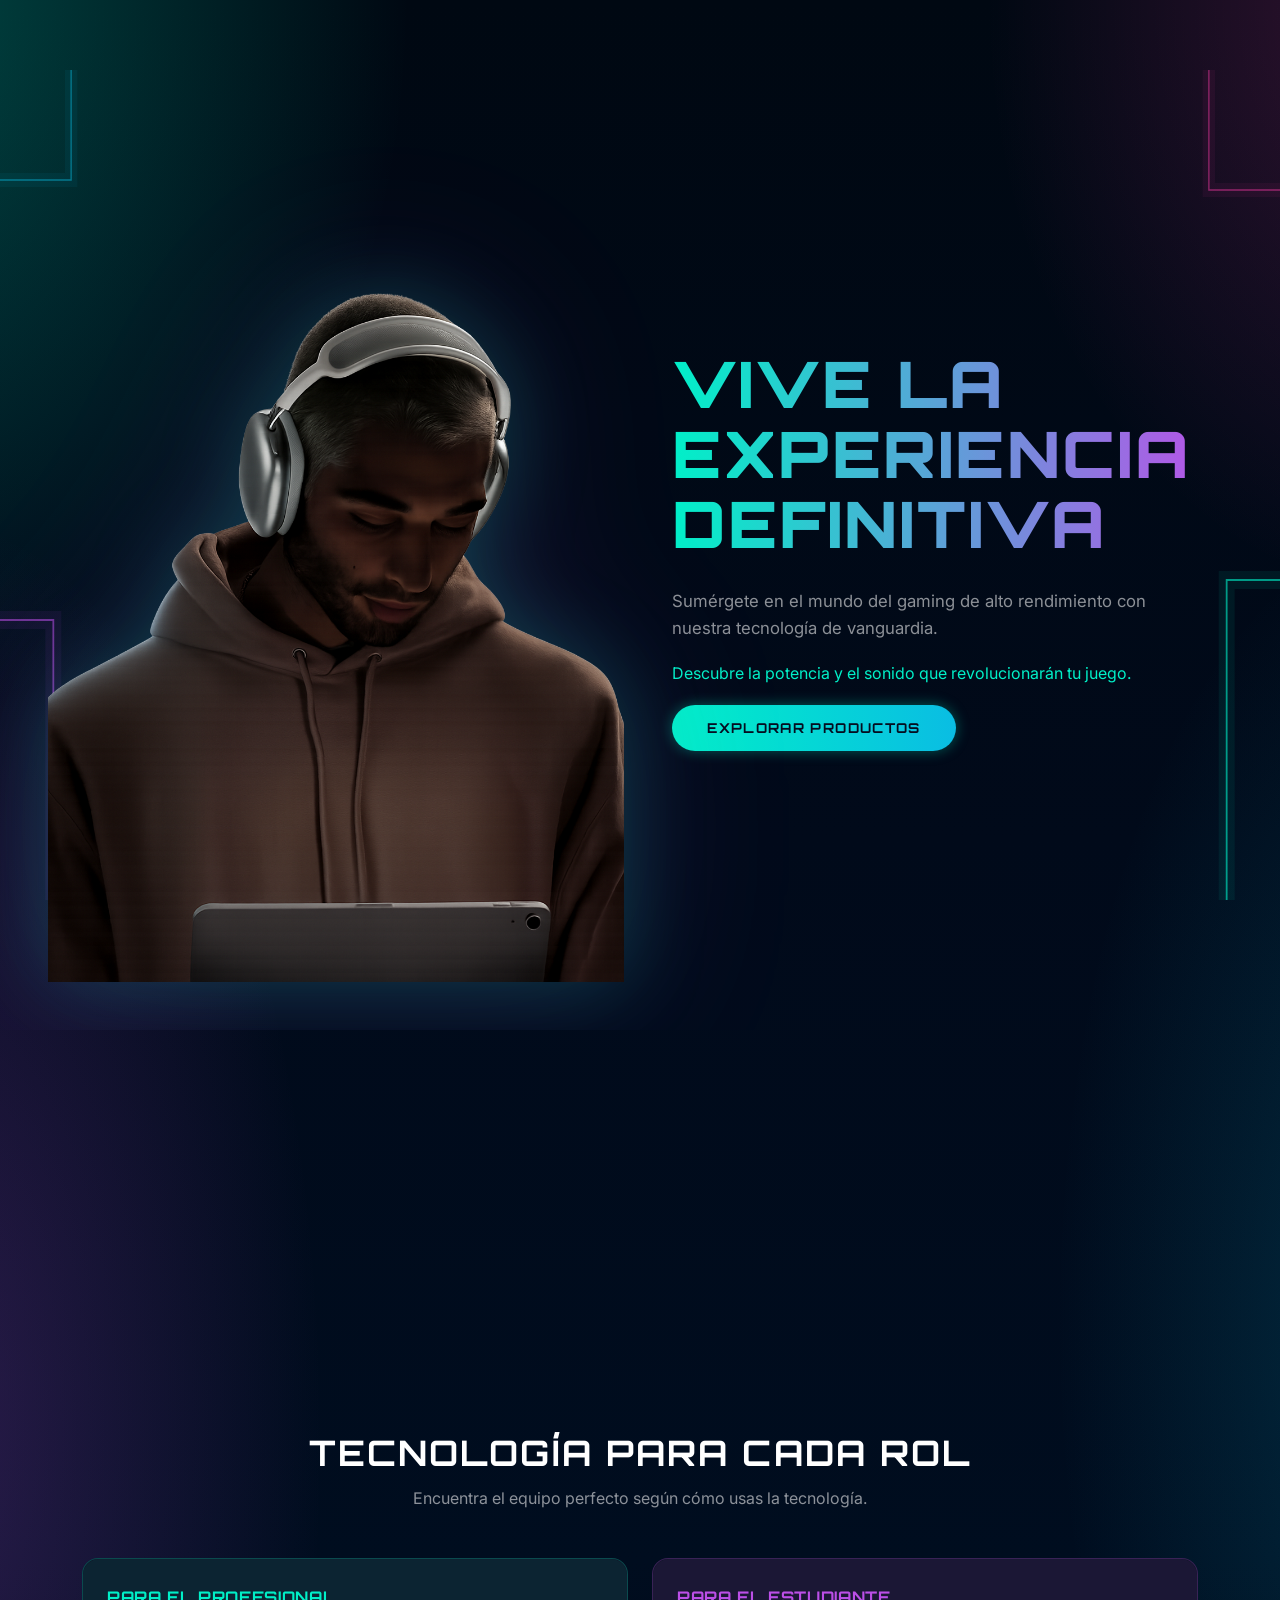
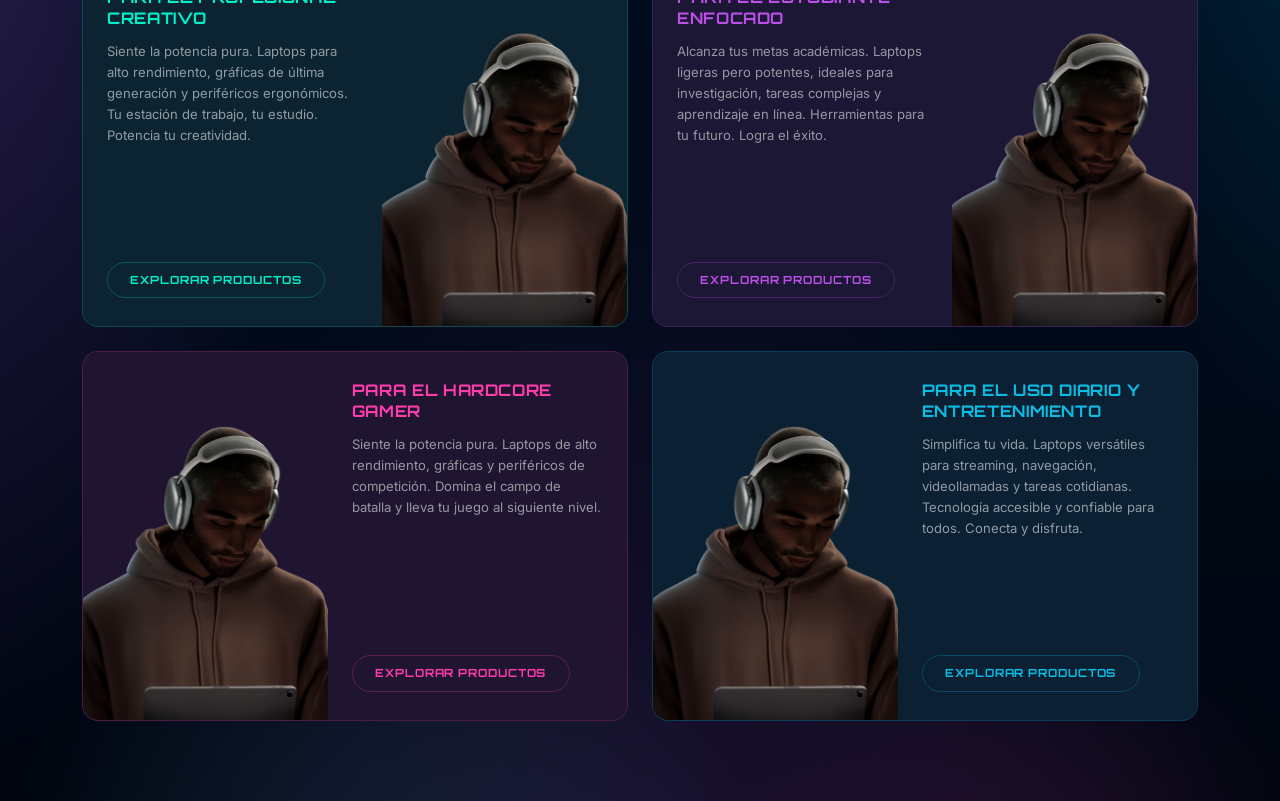
==== commit 893bc9fe: "cambio de ruta de estilos generales porque cambio en el main su  nombre" ====
--- a/FRONTEND/HTML/index.html
+++ b/FRONTEND/HTML/index.html
@@ -25,8 +25,8 @@
   <!-- Favicon -->
   <link rel="icon" type="image/png" sizes="32x32" href="../images/klydy-favicon-32.png" />
 
-  <!-- CSS base del proyecto (variables, body, neon-lines) -->
-  <link rel="stylesheet" href="../CSS/base.css" />
+  <!-- CSS de estilos generales del proyecto (variables, body, neon-lines) -->
+  <link rel="stylesheet" href="../CSS/nav-footer.css" />
 
   <!-- CSS de esta página -->
   <link rel="stylesheet" href="../CSS/index-style.css" />
--- a/FRONTEND/CSS/nav-footer.css
+++ b/FRONTEND/CSS/nav-footer.css
@@ -0,0 +1,874 @@
+/* ============================================================
+   BASE
+   ============================================================ */
+*, *::before, *::after { box-sizing: border-box; margin: 0; padding: 0; }
+
+
+:root {
+
+  /* ── FONDOS ─────────────────────────────────────────────── */
+  --bg-base:          #050d1f;   /* Fondo principal */
+  --bg-surface:       #0d1225;   /* Tarjetas, modales */
+  --bg-elevated:      #141d35;   /* Hover, elementos */
+  --bg-overlay:       rgba(5, 13, 31, 0.97);  /* Navbar, overlays */
+
+  /* ── NEONES PRINCIPALES ─────────────────────────────────── */
+  --neon-cyan:        #00f0c8;   /* Primario — links activos, bordes, precios */
+  --neon-purple:      #bc4fe8;   /* Secundario — categorías, login */
+  --neon-pink:        #ff3cac;   /* Acento — carrito, badges, CTAs */
+  --neon-blue:        #0abde3;   /* Info — botón enviar, links */
+
+  /* ── NEONES CON OPACIDAD (fondos) ───────────────── */
+  --neon-cyan-10:     rgba(0, 240, 200, 0.10);
+  --neon-cyan-15:     rgba(0, 240, 200, 0.15);
+  --neon-cyan-20:     rgba(0, 240, 200, 0.20);
+  --neon-purple-10:   rgba(188, 79, 232, 0.10);
+  --neon-purple-20:   rgba(188, 79, 232, 0.20);
+  --neon-pink-10:     rgba(255, 60, 172, 0.10);
+  --neon-pink-20:     rgba(255, 60, 172, 0.20);
+  --neon-blue-10:     rgba(10, 189, 227, 0.10);
+  --neon-blue-20:     rgba(10, 189, 227, 0.20);
+
+  /* ── TEXTO ──────────────────────────────────────────────── */
+  --text-primary:     #ffffff;
+  --text-secondary:   rgba(255, 255, 255, 0.55);
+  --text-muted:       rgba(255, 255, 255, 0.30);
+  --text-cyan:        #00f0c8;
+  --text-purple:      #bc4fe8;
+  --text-pink:        #ff3cac;
+  --text-blue:        #0abde3;
+
+  /* ── BORDES ─────────────────────────────────────────────── */
+  --border-default:   rgba(255, 255, 255, 0.08);
+  --border-cyan:      rgba(0, 240, 200, 0.25);
+  --border-cyan-hover:rgba(0, 240, 200, 0.55);
+  --border-purple:    rgba(188, 79, 232, 0.25);
+  --border-pink:      rgba(255, 60, 172, 0.25);
+  --border-blue:      rgba(10, 189, 227, 0.25);
+
+  /* / SOMBRAS ────────────────────────────────────── */
+  --glow-cyan:        0 0 14px rgba(0, 240, 200, 0.35);
+  --glow-cyan-lg:     0 0 30px rgba(0, 240, 200, 0.50);
+  --glow-purple:      0 0 14px rgba(188, 79, 232, 0.35);
+  --glow-pink:        0 0 14px rgba(255, 60, 172, 0.35);
+  --glow-blue:        0 0 14px rgba(10, 189, 227, 0.35);
+
+  /* ── GRADIENTES ─────────────────────────────────────────── */
+  --gradient-cyan-purple: linear-gradient(90deg, #00f0c8, #bc4fe8);
+  --gradient-purple-pink: linear-gradient(90deg, #bc4fe8, #ff3cac);
+  --gradient-cyan-blue:   linear-gradient(90deg, #00f0c8, #0abde3);
+  --gradient-btn:         linear-gradient(90deg, #00f0c8, #0abde3);
+
+  /* ── BORDER RADIUS ──────────────────────────────────────── */
+  --radius-sm:   6px;
+  --radius-md:   8px;
+  --radius-lg:   12px;
+  --radius-xl:   16px;
+  --radius-pill: 999px;
+
+  /* ── TIPOGRAFÍA ─────────────────────────────────────────── */
+  --font-heading: 'Orbitron', sans-serif;
+  --font-body:    'Inter', sans-serif;
+
+  /* ── TRANSICIONES ───────────────────────────────────────── */
+  --transition-fast:   all 0.15s ease;
+  --transition-normal: all 0.20s ease;
+  --transition-slow:   all 0.30s ease;
+
+}
+
+body {
+  background-color: #000510;
+  background-image:
+    /* Niebla cyan intensa arriba izquierda */
+    radial-gradient(ellipse 70% 50% at -10% 0%,   rgba(0,240,200,0.28)  0%, transparent 60%),
+    /* Niebla purple izquierda centro */
+    radial-gradient(ellipse 55% 70% at -5%  60%,  rgba(188,79,232,0.22) 0%, transparent 55%),
+    /* Niebla pink arriba derecha */
+    radial-gradient(ellipse 60% 45% at 110% 0%,   rgba(255,60,172,0.20) 0%, transparent 55%),
+    /* Niebla blue derecha centro */
+    radial-gradient(ellipse 50% 60% at 110% 55%,  rgba(10,189,227,0.18) 0%, transparent 55%),
+    /* Resplandor purple abajo centro */
+    radial-gradient(ellipse 80% 60% at 50%  110%,  rgba(188,79,232,0.18) 0%, transparent 60%),
+    /* Cyan abajo izquierda */
+    radial-gradient(ellipse 60% 40% at 30%  110%,  rgba(0,240,200,0.12)  0%, transparent 55%),
+    /* Pink abajo derecha */
+    radial-gradient(ellipse 50% 35% at 80%  110%,  rgba(255,60,172,0.14) 0%, transparent 55%),
+    /* Base oscura profunda */
+    linear-gradient(180deg, #000812 0%, #010a1a 35%, #000d1f 65%, #000510 100%);
+
+  font-family: 'Inter', sans-serif; 
+  min-height: 100vh;
+  position: relative;
+  padding-bottom: 70px;
+  padding-top: 70px;
+}
+
+body {
+  padding-top: 70px;
+  padding-bottom: 70px;
+  font-family: 'Inter', sans-serif; 
+  min-height: 100vh;
+  position: relative;
+
+}
+
+/* ── L-SHAPES ESQUINAS ─────────────────────────────────────── */
+.neon-lines {
+  position: fixed;
+  inset: 0;
+  z-index: 0;
+  pointer-events: none;
+}
+
+.neon-lines svg {
+  width: 100%;
+  height: 100%;
+  position: absolute;
+  inset: 0;
+}
+
+
+@media (min-width: 992px) {
+  body { 
+    padding-bottom: 0; /* en desktop no hay barra inferior */
+  }
+}
+
+nav{
+   background: var(--bg-overlay);
+   z-index: 9999;
+}
+.navbar {
+  background: #000d1f !important;
+  position: fixed !important;
+  top: 0;
+  left: 0;
+  right: 0;
+  width: 100%;
+  z-index: 9999; /* ← debe ser mayor que todo lo demás */
+  border-bottom: 1px solid var(--border-cyan);
+  padding: 0;
+  opacity: 100%;
+}
+
+.container-fluid {
+  display: flex;
+  align-items: center;
+  padding: 0 2rem;
+  height: 68px;
+  gap: 8px;
+}
+
+.navbar-brand {
+  font-family: 'Orbitron', sans-serif;
+  font-size: 20px;
+  font-weight: 700;
+  color: var(--text-primary) !important;
+  letter-spacing: 1px;
+  text-decoration: none;
+  flex-shrink: 0;
+  
+}
+.navbar-brand span { color: var(--neon-cyan); }
+.navbar-brand img {
+  height: 40px;
+  width: auto;
+  object-fit: contain;
+}
+
+.klydy-link {
+  margin-left: 30px;
+  position: relative;
+  font-size: 12px;
+  font-weight: 600;
+  letter-spacing: 0.1em;
+  color: var(--text-secondary) !important;
+  border: 1px solid transparent;
+  border-radius: var(--radius-md);
+  transition: var(--transition-normal);
+  white-space: nowrap;
+}
+
+.klydy-link::after {
+  content: '';
+  position: absolute;
+  bottom: 3px; left: 16px; right: 16px;
+  height: 2px;
+  background: var(--gradient-cyan-purple);
+  border-radius: 2px;
+  transform: scaleX(0);
+  transform-origin: left;
+  transition: transform 0.25s cubic-bezier(0.4,0,0.2,1);
+}
+
+.klydy-link:hover,
+.klydy-link.active {
+  color: var(--neon-cyan) !important;
+  background: var(--neon-cyan-10);
+  border-color: var(--border-cyan);
+  box-shadow: var(--glow-cyan);
+}
+
+.klydy-link:hover::after,
+.klydy-link.active::after {
+  transform: scaleX(1);
+}
+
+.klydy-input {
+  background: var(--bg-surface) !important;
+  border: 1px solid var(--border-cyan) !important;
+  border-radius: var(--radius-md) !important;
+  color: var(--text-primary) !important;
+  font-size: 12px;
+  width: 160px;
+  transition: width 0.3s ease, border-color 0.2s, box-shadow 0.2s;
+}
+.klydy-input::placeholder { color: var(--text-muted) !important; }
+.klydy-input:focus {
+  width: 200px;
+  border-color: var(--neon-cyan) !important;
+  box-shadow: 0 0 0 3px var(--neon-cyan-10) !important;
+}
+
+.klydy-search-btn {
+  color: var(--neon-cyan);
+  padding: 7px 10px;
+  transition: var(--transition-normal);
+  background: transparent;
+  display: flex; align-items: center;
+}
+.klydy-search-btn:hover {
+  background: var(--neon-cyan-10);
+  color: var(--neon-cyan);
+  box-shadow: var(--glow-cyan);
+}
+
+.klydy-btn-login {
+  font-size: 14px;
+  font-weight: 500;
+  color: var(--text-secondary);
+  padding: 7px 14px;
+  background: transparent;
+  transition: var(--transition-normal);
+  white-space: nowrap;
+  display: flex; align-items: center; gap: 6px;
+}
+.klydy-btn-login:hover {
+  color: var(--neon-cyan);
+  background: var(--neon-cyan-10);
+  border-color: var(--border-cyan);
+  box-shadow: var(--glow-cyan);
+}
+
+.klydy-btn-cart {
+  font-size: 14px;
+  font-weight: 500;
+  color: var(--text-secondary);
+  padding: 7px 14px;
+  background: transparent;
+  transition: var(--transition-normal);
+  white-space: nowrap;
+  display: flex; align-items: center; gap: 6px;
+}
+.klydy-btn-cart:hover {
+   color: var(--neon-cyan);
+}
+
+.klydy-badge {
+  color: var(--text-primary);
+  font-size: 14px;
+  font-weight: 400;
+  padding: 2px 6px;
+  min-width: 18px;
+  text-align: center;
+  line-height: 1.4;  
+}
+
+.navbar-toggler {
+  border-color: var(--border-cyan) !important;
+  box-shadow: var(--glow-cyan);
+  padding: 6px 10px;
+}
+.navbar-toggler-icon {
+  background-image: url("data:image/svg+xml,%3csvg xmlns='http://www.w3.org/2000/svg' viewBox='0 0 30 30'%3e%3cpath stroke='rgba(0,240,200,0.85)' stroke-linecap='round' stroke-miterlimit='10' stroke-width='2' d='M4 7h22M4 15h22M4 23h22'/%3e%3c/svg%3e") !important;
+}
+
+.navbar-collapse {
+  display: flex;
+  align-items: center;
+}
+
+.bottom-nav {
+  display: none;
+}
+
+/* Ícono del toggler cambia según estado */
+.navbar-toggler[aria-expanded="true"] .navbar-toggler-icon {
+  background-image: url("data:image/svg+xml,%3csvg xmlns='http://www.w3.org/2000/svg' viewBox='0 0 30 30'%3e%3cpath stroke='rgba(255,60,172,0.85)' stroke-linecap='round' stroke-miterlimit='10' stroke-width='2' d='M6 6L24 24M6 24L24 6'/%3e%3c/svg%3e") !important;
+  border-color: rgba(255,60,172,0.35) !important;
+}
+
+.navbar-toggler[aria-expanded="true"] {
+  border-color: rgba(255,60,172,0.35) !important;
+  box-shadow: 0 0 10px rgba(255,60,172,0.25) !important;
+}
+
+@media (min-width: 200px) and (max-width: 1100px) {
+  .footer-sub {
+    display: none;
+  }
+  .footer-logo {
+   margin-bottom: 10px;
+}
+ 
+}
+@media (max-width: 991px) {
+
+  .navbar {
+    position: fixed !important;
+    top: 0;
+    left: 0;
+    right: 0;
+    z-index: 9999;
+  }
+
+  .navbar .container-fluid {
+    height: 56px;
+    padding: 0 0.75rem;
+    display: flex;
+    align-items: center;
+    justify-content: space-between;
+    flex-wrap: nowrap;
+    gap: 8px;
+  }
+
+ 
+  .navbar-brand {
+    padding: 0;
+    margin: 0;
+    flex-shrink: 0;
+  }
+
+  /* Toggler compacto */
+  .navbar-toggler {
+    flex-shrink: 0;
+    padding: 5px 8px;
+  }
+
+  .navbar-collapse {
+    position: fixed !important;
+    top: 56px !important;   /* altura del navbar móvil */
+    left: 0;
+    right: 0;
+    z-index: 9998;
+    max-height: calc(100vh - 56px - 64px); /* pantalla - navbar - barra inferior */
+    overflow-y: auto;       /* scroll si el contenido es muy largo */
+    background: #000d1f !important;
+    border: 1px solid rgba(0,240,200,0.15);
+    border-radius: 0 0 12px 12px;
+    margin-top: 0 !important;
+    padding: 1rem;
+    box-shadow: 0 8px 32px rgba(0,0,0,0.9);
+    
+    
+  }
+
+  .navbar-collapse .navbar-nav {
+    flex-direction: column;
+  }
+
+  .navbar-collapse .klydy-link {
+    display: block;
+    padding: 10px 16px;
+    border-bottom: 1px solid var(--border-default);
+    border-radius: 0;
+    border-left: none;
+    border-right: none;
+    border-top: none;
+  }
+
+  .navbar-collapse .nav-item:last-child .klydy-link {
+    border-bottom: none;
+  }
+
+  #searchBar {
+    background: var(--bg-overlay);
+    border-radius: 0 0 var(--radius-lg) var(--radius-lg);
+    padding: 8px 12px;
+  }
+
+  #searchBar .klydy-input {
+    width: 100% !important;
+  }
+
+  .bottom-nav {
+    position: fixed !important;
+    bottom: 0;
+    left: 0;
+    width: 100%;
+    z-index: 9999;
+    display: flex;
+    position: fixed;
+    height: 64px;
+    background: var(--bg-overlay);
+    border-top: 1px solid var(--border-cyan);
+    backdrop-filter: blur(16px);
+    -webkit-backdrop-filter: blur(16px);
+    align-items: stretch;
+    box-shadow: 0 -4px 24px rgba(0,0,0,0.4), 0 -1px 0 var(--neon-cyan-10);
+  }
+
+  .bottom-nav-item {
+    flex: 1;
+    display: flex;
+    flex-direction: column;
+    align-items: center;
+    justify-content: center;
+    gap: 3px;
+    cursor: pointer;
+    background: transparent;
+    border: none;
+    color: var(--text-muted);
+    font-size: 10px;
+    font-weight: 500;
+    letter-spacing: 0.04em;
+    font-family: var(--font-body);
+    transition: var(--transition-normal);
+    padding: 6px 4px;
+    position: relative;
+    text-decoration: none;
+  }
+
+  .bottom-nav-item i {
+    font-size: 20px;
+    line-height: 1;
+    transition: var(--transition-normal);
+  }
+
+  .bottom-nav-item span.label {
+    font-size: 10px;
+    line-height: 1;
+  }
+
+  .bottom-nav-item:hover,
+  .bottom-nav-item.active {
+    color: var(--neon-cyan);
+    background: var(--neon-cyan-10);
+  }
+
+  .bottom-nav-item:hover i,
+  .bottom-nav-item.active i {
+    text-shadow: var(--glow-cyan);
+  }
+
+  .bottom-nav-item.active::before {
+    content: '';
+    position: absolute;
+    top: 0; left: 20%; right: 20%;
+    height: 2px;
+    background: var(--gradient-cyan-purple);
+    border-radius: 0 0 4px 4px;
+  }
+
+  .bottom-nav-item .bottom-badge {
+    position: absolute;
+    top: 6px;
+    right: calc(50% - 18px);
+    background: var(--neon-pink);
+    color: var(--text-primary);
+    font-size: 9px;
+    font-weight: 700;
+    padding: 1px 5px;
+    border-radius: var(--radius-pill);
+    min-width: 16px;
+    text-align: center;
+    box-shadow: var(--glow-pink);
+    line-height: 1.5;
+  }
+
+  .bottom-nav-item.btn-cuenta:hover,
+  .bottom-nav-item.btn-cuenta.active { color: var(--neon-purple); background: var(--neon-purple-10); }
+  .bottom-nav-item.btn-cuenta:hover i,
+  .bottom-nav-item.btn-cuenta.active i { text-shadow: var(--glow-purple); }
+  .bottom-nav-item.btn-cuenta.active::before { background: var(--gradient-purple-pink); }
+
+  .bottom-nav-item.btn-carrito:hover,
+  .bottom-nav-item.btn-carrito.active { color: var(--neon-pink); background: var(--neon-pink-10); }
+  .bottom-nav-item.btn-carrito:hover i,
+  .bottom-nav-item.btn-carrito.active i { text-shadow: var(--glow-pink); }
+  .bottom-nav-item.btn-carrito.active::before { background: var(--gradient-purple-pink); }
+
+  .bottom-nav-item.btn-menu.active { color: var(--neon-blue); background: var(--neon-blue-10); }
+  .bottom-nav-item.btn-menu.active i { text-shadow: var(--glow-blue); }
+  .bottom-nav-item.btn-menu.active::before { background: var(--gradient-cyan-blue); }
+
+}
+
+@media (max-width: 991px) {
+
+  /* Fondo oscuro sólido del collapse */
+  .navbar-collapse {
+    background: #000d1f !important;
+    border: 1px solid rgba(0, 240, 200, 0.15);
+    border-radius: 12px;
+    margin-top: 8px;
+    padding: 1rem;
+    box-shadow:
+      0 8px 32px rgba(0, 0, 0, 0.9),
+      inset 0 0 0 1px rgba(0, 0, 0, 1);
+    
+      
+  }
+
+  /* Navbar superior también sólido */
+  .navbar {
+    background: #000d1f !important;
+  }
+
+}
+
+
+/* ══════════════════════════════════════════════════════
+   FOOTER
+══════════════════════════════════════════════════════ */
+.klydy-footer {
+  background: var(--bg-surface);
+  border-top: 1px solid var(--border-cyan);
+  padding: 2.5rem 0 0;
+  margin-top: auto;
+}
+
+/* ── Títulos de sección ── */
+.footer-title {
+  font-size: 10px;
+  font-weight: 600;
+  letter-spacing: 0.18em;
+  text-transform: uppercase;
+  color: var(--neon-cyan);
+  display: flex;
+  align-items: center;
+  gap: 8px;
+}
+
+.footer-title::after {
+  content: '';
+  flex: 1;
+  height: 1px;
+  background: var(--border-cyan);
+}
+
+/* ── Divisores verticales entre columnas ── */
+.footer-divider {
+  border-right: 1px solid var(--border-default);
+}
+
+@media (max-width: 767px) {
+  .footer-divider { border-right: none }
+}
+
+/* ══════════════════════════════════════════════════════
+   SECCIÓN 1 — MEDIOS DE PAGO
+══════════════════════════════════════════════════════ */
+.payment-grid {
+  display: flex;
+  flex-wrap: wrap;
+  gap: 8px;
+  align-items: center;
+}
+
+.payment-badge {
+  display: flex;
+  align-items: center;
+  justify-content: center;
+  background: var(--bg-elevated);
+  border: 1px solid var(--border-default);
+  border-radius: 8px;
+  padding: 6px 12px;
+  min-width: 64px;
+  height: 36px;
+  transition: border-color 0.2s, box-shadow 0.2s;
+  cursor: default;
+}
+
+.payment-badge:hover {
+  border-color: var(--border-cyan);
+  box-shadow: var(--glow-cyan);
+}
+
+.payment-badge span {
+  font-size: 11px;
+  font-weight: 700;
+  letter-spacing: 0.03em;
+  white-space: nowrap;
+}
+
+/* Colores de cada medio */
+.pay-nequi    { color: #7c3aed; }
+.pay-daviplata{ color: #e63a2e; }
+.pay-pse      { color: #00a651; }
+.pay-efecty   { color: #f5a623; }
+.pay-master   { color: #eb001b; }
+.pay-paypal   { color: #003087; }
+.pay-bancol   { color: #004a97; }
+.pay-visa     { color: #1a1f71; }
+.pay-wompi    { color: #00c1a0; }
+
+/* ══════════════════════════════════════════════════════
+   SECCIÓN 2 — LOGO KLYDY
+══════════════════════════════════════════════════════ */
+.footer-logo-wrap {
+  display: flex;
+  flex-direction: column;
+  align-items: center;
+  text-align: center;
+  gap: 10px;
+}
+
+.footer-logo {
+  font-family: 'Orbitron', sans-serif;
+  font-size: 28px;
+  font-weight: 700;
+  color: var(--text-primary);
+  letter-spacing: 1px;
+  line-height: 1;
+  text-decoration: none;
+  margin-top: 10px;
+}
+
+.footer-logo span { color: var(--neon-cyan); }
+
+.footer-logo-dot {
+  width: 7px;
+  height: 7px;
+  background: var(--neon-pink);
+  border-radius: 50%;
+  box-shadow: 0 0 8px var(--neon-pink);
+  display: inline-block;
+  margin-left: 3px;
+  vertical-align: super;
+}
+
+.footer-sub {
+  font-size: 9px;
+  letter-spacing: 0.32em;
+  text-transform: uppercase;
+  color: var(--neon-blue);
+  font-weight: 500;
+}
+
+.footer-desc {
+  font-size: 12px;
+  color: var(--text-muted);
+  line-height: 1.65;
+  max-width: 200px;
+  margin-top: 4px;
+}
+
+/* ══════════════════════════════════════════════════════
+   SECCIÓN 3 — REDES SOCIALES
+══════════════════════════════════════════════════════ */
+.social-grid {
+  display: flex;
+  flex-wrap: wrap;
+  gap: 10px;
+  justify-content: center;
+}
+
+.social-btn {
+  width: 42px;
+  height: 42px;
+  border-radius: 10px;
+  background: var(--bg-elevated);
+  border: 1px solid var(--border-default);
+  color: var(--text-secondary);
+  display: flex;
+  align-items: center;
+  justify-content: center;
+  font-size: 18px;
+  text-decoration: none;
+  transition: color 0.2s, border-color 0.2s, box-shadow 0.2s, transform 0.15s;
+}
+
+.social-btn:hover {
+  transform: translateY(-2px);
+}
+
+/* Colores hover por red */
+.social-btn.whatsapp:hover { color: #25d366; border-color: rgba(37,211,102,0.45); box-shadow: 0 0 14px rgba(37,211,102,0.25); }
+.social-btn.instagram:hover{ color: #e1306c; border-color: rgba(225,48,108,0.45); box-shadow: 0 0 14px rgba(225,48,108,0.25); }
+.social-btn.facebook:hover  { color: #1877f2; border-color: rgba(24,119,242,0.45); box-shadow: 0 0 14px rgba(24,119,242,0.25); }
+.social-btn.tiktok:hover    { color: #69c9d0; border-color: rgba(105,201,208,0.45); box-shadow: 0 0 14px rgba(105,201,208,0.25); }
+.social-btn.youtube:hover   { color: #ff0000; border-color: rgba(255,0,0,0.45);     box-shadow: 0 0 14px rgba(255,0,0,0.25); }
+.social-btn.linkedin:hover  { color: #0a66c2; border-color: rgba(10,102,194,0.45); box-shadow: 0 0 14px rgba(10,102,194,0.25); }
+
+/* ══════════════════════════════════════════════════════
+   BARRA INFERIOR — COPYRIGHT
+══════════════════════════════════════════════════════ */
+.footer-bottom {
+  border-top: 1px solid var(--border-default);
+  padding: 1rem 0;
+  margin-top: 2rem;
+}
+
+.footer-bottom-links {
+  display: flex;
+  gap: 1.5rem;
+  flex-wrap: wrap;
+  list-style: none;
+  padding: 0;
+  margin: 0;
+}
+
+.footer-bottom-links a {
+  font-size: 12px;
+  color: var(--text-muted);
+  text-decoration: none;
+  transition: color 0.2s;
+}
+
+.footer-bottom-links a:hover { color: var(--neon-cyan); }
+
+.footer-copy {
+  font-size: 11px;
+  color: var(--text-muted);
+  margin: 0;
+  text-align: left;
+}
+
+.footer-copy span { color: var(--neon-cyan); }
+
+/* ══════════════════════════════════════════════════════
+   MODAL-LOLOGIN
+══════════════════════════════════════════════════════ */
+
+.modal-body {
+  width: 100%;
+  box-sizing: border-box;
+}
+
+.logo-form {
+  margin: auto;
+  text-align: center;
+  gap: 5px;
+}
+
+.logo-form {
+  font-family: 'Orbitron', sans-serif;
+  font-size: 26px;
+  font-weight: 700;
+  color: var(--text-primary);
+  letter-spacing: 1px;
+  line-height: 1;
+  text-decoration: none;
+}
+
+.logo-form span { color: var(--neon-cyan); }
+
+.logo-form-dot {
+  width: 7px;
+  height: 7px;
+  background: var(--neon-pink);
+  border-radius: 50%;
+  box-shadow: 0 0 8px var(--neon-pink);
+  display: inline-block;
+  margin-left: 3px;
+  vertical-align: super;
+}
+
+.logo-form-sub {
+  font-size: 9px;
+  letter-spacing: 0.32em;
+  text-transform: uppercase;
+  color: var(--neon-blue);
+  font-weight: 500;
+}
+
+.logo-form-desc {
+  font-size: 12px;
+  color: var(--text-muted);
+  line-height: 1.65;
+  max-width: 200px;
+  margin-top: 4px;
+}
+
+.modal-klydy {
+  background: #0d1225;
+  border: 1px solid rgba(0, 240, 200, 0.2);
+  border-radius: 16px;
+}
+
+.modal-logo-wrap {
+  text-align: center;
+  padding: 0 1rem;
+}
+
+.modal-logo {
+  font-family: 'Orbitron', sans-serif;
+  font-size: 26px;
+  font-weight: 700;
+  color: var(--text-primary);
+  letter-spacing: 1px;
+  line-height: 1;
+  margin-bottom: 0;
+}
+
+.modal-logo span {
+  color: var(--neon-cyan);
+}
+
+.modal-logo-dot {
+  width: 7px;
+  height: 7px;
+  background: var(--neon-pink);
+  border-radius: 50%;
+  box-shadow: 0 0 8px var(--neon-pink);
+  display: inline-block;
+  margin-left: 3px;
+  vertical-align: super;
+}
+
+.modal-logo-sub {
+  font-size: 9px;
+  letter-spacing: 0.32em;
+  text-transform: uppercase;
+  color: var(--neon-blue);
+  font-weight: 500;
+  margin-bottom: 1rem;
+}
+
+.klydy-input {
+  width: 100%;
+}
+
+.modal-label {
+  color:#ffffff;
+  font-size: 11px;
+  letter-spacing: 0.1em;
+  text-transform: uppercase;
+}
+
+.modal-btn-enter {
+  background: linear-gradient(90deg, #00f0c8, #0abde3);
+  color: #050d1f;
+  border-radius: 8px;
+  padding: 12px;
+  letter-spacing: 0.1em;
+}
+
+.modal-register-text {
+  text-align: center;
+  margin-top: 0.75rem;
+  margin-bottom: 0;
+  font-size: 13px;
+  color: #ffffff;
+}
+
+.modal-register-link {
+  color: #00f0c8;
+  text-decoration: none;
+}
+
+/* ============================================================
+   CONTENIDO......
+   ============================================================ */
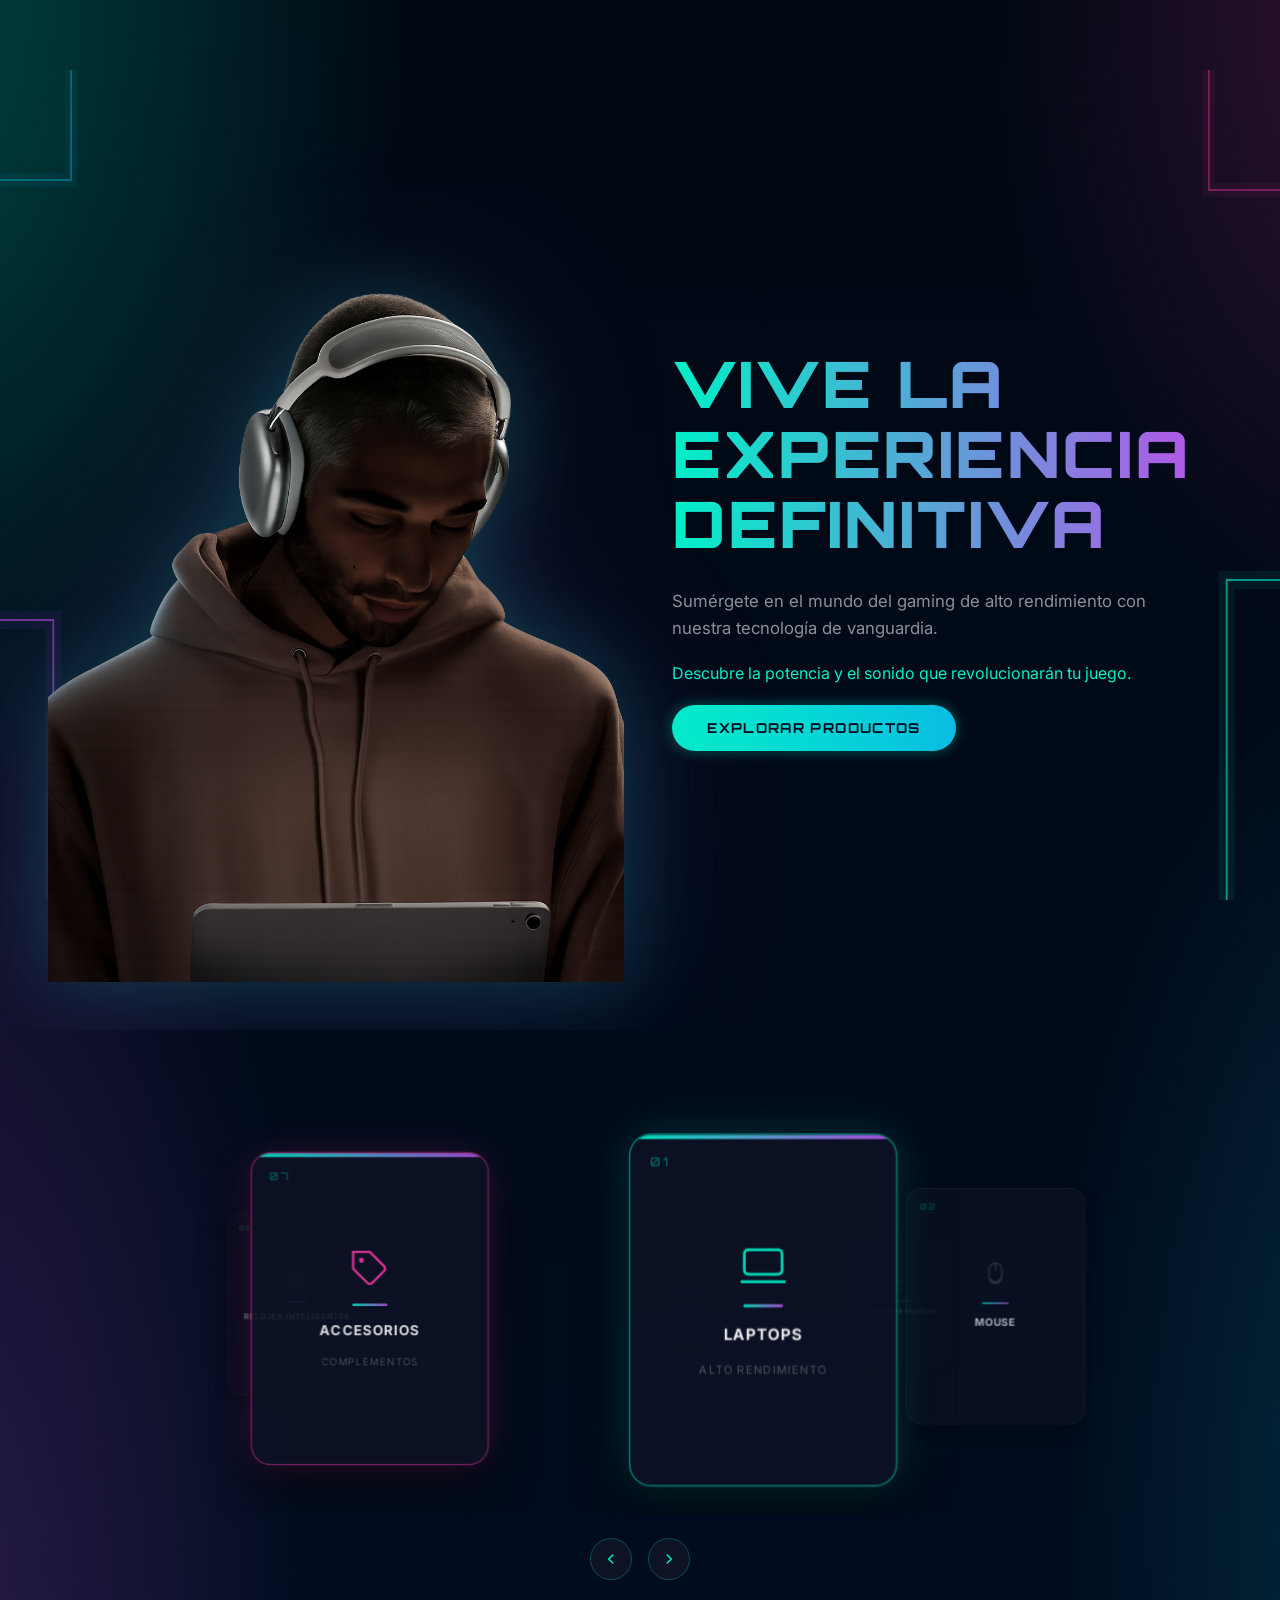
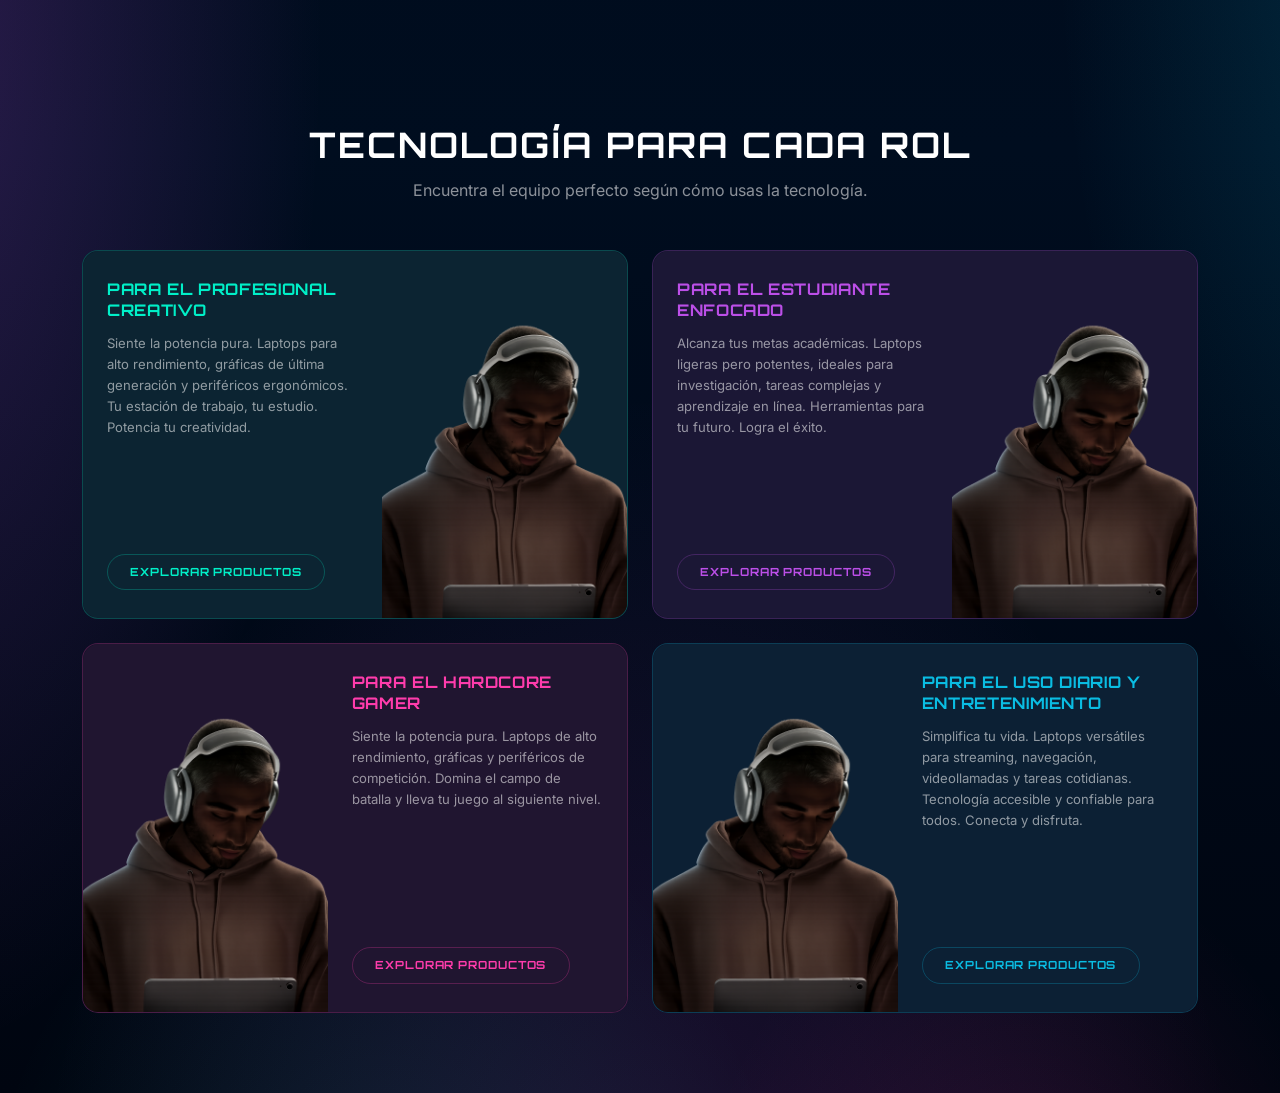
==== commit 36f0011a: "index o inicio full responsive y carrusel funcionando - imagenes y animaciones, pendientes." ====
--- a/FRONTEND/HTML/index.html
+++ b/FRONTEND/HTML/index.html
@@ -19,9 +19,6 @@
   <!-- Bootstrap Icons -->
   <link href="https://cdn.jsdelivr.net/npm/bootstrap-icons@1.11.0/font/bootstrap-icons.css" rel="stylesheet" />
 
-  <!-- Swiper CSS -->
-  <link rel="stylesheet" href="https://cdn.jsdelivr.net/npm/swiper@11/swiper-bundle.min.css" />
-
   <!-- Favicon -->
   <link rel="icon" type="image/png" sizes="32x32" href="../images/klydy-favicon-32.png" />
 
@@ -61,31 +58,26 @@
   </div>
 
 
-  <!-- ═══════════════════════════════════════════════════════
-       MAIN — contenido principal de la página
-  ═══════════════════════════════════════════════════════════ -->
+
   <main id="main-content">
 
 
-    <!-- ═══════════════════════════════════════════════════════
-         SECCIÓN 1 — HERO
-         Altura: 50vh
-         Col izquierda: imagen PNG sin fondo
-         Col derecha:   título (uppercase via CSS) · subtítulo · CTA
-    ═══════════════════════════════════════════════════════════ -->
+
+    <!-- SECCIÓN 1 — HERO -->
+
     <section id="hero" class="section-hero" aria-label="Presentación principal">
 
       <div class="container-fluid h-100">
         <div class="row align-items-center h-100 g-0">
 
-          <!-- ── Columna izquierda: imagen del producto ── -->
+          <!-- ──  imagen principal ── -->
           <div class="col-12 col-lg-6 hero__media">
             <img src="../images/images-index/hero-index.png"
               alt="Laptop gaming ROG Strix con auriculares de alto rendimiento" class="hero__img" width="700"
               height="500" loading="eager" />
           </div>
 
-          <!-- ── Columna derecha: texto y CTA ── -->
+          <!-- ──  texto y CTA ── -->
           <div class="col-12 col-lg-6 hero__content">
 
             <!-- text-transform: uppercase se aplica desde index.css -->
@@ -117,174 +109,39 @@
     <!-- /SECCIÓN 1 HERO -->
 
 
-    <!-- ═══════════════════════════════════════════════════════
-         SECCIÓN 2 — CATEGORÍAS
-         Swiper siempre activo con autoplay
-         Cada slide: círculo con imagen de fondo + ícono + nombre
-         Hover: borde cyan → purple + escala + glow
-    ═══════════════════════════════════════════════════════════ -->
+<!-- CATEGORÍAS -->
+         
+
     <section id="categorias" class="section-categories" aria-label="Categorías de productos">
 
-      <div class="container">
-
-        <!-- Título oculto visualmente, accesible para lectores de pantalla -->
-        <h2 class="visually-hidden">Categorías de productos</h2>
-
-        <!-- Swiper container -->
-        <div class="swiper categories-swiper">
-
-          <ul class="swiper-wrapper categories__list" role="list">
-
-            <!-- ── Laptops Gaming ── -->
-            <li class="swiper-slide categories__item" role="listitem">
-              <a href="/categoria/laptops-gaming" class="categories__link" aria-label="Ver laptops gaming">
-                <div class="categories__circle">
-                  <img src="../images/categories/cat-laptops.jpg" alt="" class="categories__bg-img" aria-hidden="true"
-                    loading="lazy" />
-                  <span class="categories__icon" aria-hidden="true">
-                    <svg xmlns="http://www.w3.org/2000/svg" viewBox="0 0 24 24" fill="none" stroke="currentColor"
-                      stroke-width="1.5" width="32" height="32">
-                      <rect x="2" y="4" width="20" height="13" rx="2" />
-                      <path d="M0 21h24" />
-                    </svg>
-                  </span>
-                  <span class="categories__name">Laptops Gaming</span>
-                </div>
-              </a>
-            </li>
-
-            <!-- ── Tarjetas Gráficas ── -->
-            <li class="swiper-slide categories__item" role="listitem">
-              <a href="/categoria/tarjetas-graficas" class="categories__link" aria-label="Ver tarjetas gráficas">
-                <div class="categories__circle">
-                  <img src="../images/categories/cat-gpu.jpg" alt="" class="categories__bg-img" aria-hidden="true"
-                    loading="lazy" />
-                  <span class="categories__icon" aria-hidden="true">
-                    <svg xmlns="http://www.w3.org/2000/svg" viewBox="0 0 24 24" fill="none" stroke="currentColor"
-                      stroke-width="1.5" width="32" height="32">
-                      <rect x="2" y="6" width="20" height="12" rx="2" />
-                      <path d="M6 6V4M10 6V4M14 6V4M18 6V4M6 18v2M10 18v2M14 18v2M18 18v2" />
-                    </svg>
-                  </span>
-                  <span class="categories__name">Tarjetas Gráficas</span>
-                </div>
-              </a>
-            </li>
-
-            <!-- ── Teclados ── -->
-            <li class="swiper-slide categories__item" role="listitem">
-              <a href="/categoria/teclados" class="categories__link" aria-label="Ver teclados">
-                <div class="categories__circle">
-                  <img src="../images/categories/cat-teclados.jpg" alt="" class="categories__bg-img" aria-hidden="true"
-                    loading="lazy" />
-                  <span class="categories__icon" aria-hidden="true">
-                    <svg xmlns="http://www.w3.org/2000/svg" viewBox="0 0 24 24" fill="none" stroke="currentColor"
-                      stroke-width="1.5" width="32" height="32">
-                      <rect x="2" y="6" width="20" height="12" rx="2" />
-                      <path d="M6 10h.01M10 10h.01M14 10h.01M18 10h.01M6 14h12" />
-                    </svg>
-                  </span>
-                  <span class="categories__name">Teclados</span>
-                </div>
-              </a>
-            </li>
-
-            <!-- ── Ratones ── -->
-            <li class="swiper-slide categories__item" role="listitem">
-              <a href="/categoria/ratones" class="categories__link" aria-label="Ver ratones">
-                <div class="categories__circle">
-                  <img src="../images/categories/cat-ratones.jpg" alt="" class="categories__bg-img" aria-hidden="true"
-                    loading="lazy" />
-                  <span class="categories__icon" aria-hidden="true">
-                    <svg xmlns="http://www.w3.org/2000/svg" viewBox="0 0 24 24" fill="none" stroke="currentColor"
-                      stroke-width="1.5" width="32" height="32">
-                      <path d="M12 2a7 7 0 0 1 7 7v6a7 7 0 0 1-14 0V9a7 7 0 0 1 7-7z" />
-                      <line x1="12" y1="2" x2="12" y2="9" />
-                    </svg>
-                  </span>
-                  <span class="categories__name">Ratones</span>
-                </div>
-              </a>
-            </li>
-
-            <!-- ── Auriculares ── -->
-            <li class="swiper-slide categories__item" role="listitem">
-              <a href="/categoria/auriculares" class="categories__link" aria-label="Ver auriculares">
-                <div class="categories__circle">
-                  <img src="../images/categories/cat-auriculares.jpg" alt="" class="categories__bg-img"
-                    aria-hidden="true" loading="lazy" />
-                  <span class="categories__icon" aria-hidden="true">
-                    <svg xmlns="http://www.w3.org/2000/svg" viewBox="0 0 24 24" fill="none" stroke="currentColor"
-                      stroke-width="1.5" width="32" height="32">
-                      <path d="M3 18v-6a9 9 0 0 1 18 0v6" />
-                      <path d="M21 19a2 2 0 0 1-2 2h-1a2 2 0 0 1-2-2v-3a2 2 0 0 1 2-2h3z" />
-                      <path d="M3 19a2 2 0 0 0 2 2h1a2 2 0 0 0 2-2v-3a2 2 0 0 0-2-2H3z" />
-                    </svg>
-                  </span>
-                  <span class="categories__name">Auriculares</span>
-                </div>
-              </a>
-            </li>
-
-            <!-- ── Componentes ── -->
-            <li class="swiper-slide categories__item" role="listitem">
-              <a href="/categoria/componentes" class="categories__link" aria-label="Ver componentes">
-                <div class="categories__circle">
-                  <img src="../images/categories/cat-componentes.jpg" alt="" class="categories__bg-img"
-                    aria-hidden="true" loading="lazy" />
-                  <span class="categories__icon" aria-hidden="true">
-                    <svg xmlns="http://www.w3.org/2000/svg" viewBox="0 0 24 24" fill="none" stroke="currentColor"
-                      stroke-width="1.5" width="32" height="32">
-                      <rect x="4" y="4" width="6" height="6" rx="1" />
-                      <rect x="14" y="4" width="6" height="6" rx="1" />
-                      <rect x="4" y="14" width="6" height="6" rx="1" />
-                      <rect x="14" y="14" width="6" height="6" rx="1" />
-                    </svg>
-                  </span>
-                  <span class="categories__name">Componentes</span>
-                </div>
-              </a>
-            </li>
-
-            <!-- ── Monitores ── -->
-            <li class="swiper-slide categories__item" role="listitem">
-              <a href="/categoria/monitores" class="categories__link" aria-label="Ver monitores">
-                <div class="categories__circle">
-                  <img src="../images/categories/cat-monitores.jpg" alt="" class="categories__bg-img" aria-hidden="true"
-                    loading="lazy" />
-                  <span class="categories__icon" aria-hidden="true">
-                    <svg xmlns="http://www.w3.org/2000/svg" viewBox="0 0 24 24" fill="none" stroke="currentColor"
-                      stroke-width="1.5" width="32" height="32">
-                      <rect x="2" y="3" width="20" height="14" rx="2" />
-                      <path d="M8 21h8M12 17v4" />
-                    </svg>
-                  </span>
-                  <span class="categories__name">Monitores</span>
-                </div>
-              </a>
-            </li>
-
-          </ul><!-- /swiper-wrapper -->
-
-          <!-- Flechas de navegación -->
-          <button class="swiper-button-prev categories-swiper__prev" aria-label="Ver categoría anterior"></button>
-          <button class="swiper-button-next categories-swiper__next" aria-label="Ver categoría siguiente"></button>
-
-        </div><!-- /swiper -->
-
-      </div><!-- /container -->
+      <!-- DESKTOP: carrusel 3D -->
+      <div class="categories-scene-wrap">
+        <div class="categories-scene">
+          <div class="categories-carousel" id="categoriesCarousel"></div>
+        </div>
+      </div>
+      <!-- Controles carrusel 3D (solo desktop) -->
+      <div class="categories-controls">
+        <button class="cat-ctrl-btn" id="catPrev" aria-label="Categoría anterior">
+          <svg width="18" height="18" viewBox="0 0 24 24" fill="none" stroke="currentColor" stroke-width="2">
+            <path d="M15 18l-6-6 6-6" />
+          </svg>
+        </button>
+        <button class="cat-ctrl-btn" id="catNext" aria-label="Categoría siguiente">
+          <svg width="18" height="18" viewBox="0 0 24 24" fill="none" stroke="currentColor" stroke-width="2">
+            <path d="M9 18l6-6-6-6" />
+          </svg>
+        </button>
+      </div>
+
+      <!-- MÓVIL: grid estático -->
+      <div class="categories-mobile-grid" id="categoriesMobileGrid"></div>
 
     </section>
     <!-- /SECCIÓN 2 CATEGORÍAS -->
 
 
-    <!-- ═══════════════════════════════════════════════════════
-         SECCIÓN 3 — USOS SEGÚN ROL
-         Grid 2×2 · justify-content-center centra si es impar
-         Imagen y texto lado a lado · posición alternada por tarjeta
-         Modificador de color por rol: --cyan · --purple · --pink · --blue
-         Overlay aplicado con ::before desde CSS
-    ═══════════════════════════════════════════════════════════ -->
+    <!-- USOS SEGÚN ROL -->
     <section id="usos" class="section-roles" aria-label="Tecnología según tu perfil de uso">
 
       <div class="container">
@@ -457,25 +314,21 @@
       </div><!-- /container -->
 
     </section>
-    <!-- /SECCIÓN 3 USOS SEGÚN ROL -->
+  
 
 
   </main>
 
 
 
-  <!-- ─────────────────────────────────────────────────────────
-       SCRIPTS — orden de ejecución: Bootstrap → Swiper → app.js
-  ──────────────────────────────────────────────────────────── -->
-
-  <!-- 1. Bootstrap JS Bundle (incluye Popper) -->
+
+  <!-- Bootstrap  -->
   <script src="https://cdn.jsdelivr.net/npm/bootstrap@5.3.3/dist/js/bootstrap.bundle.min.js"></script>
 
-  <!-- 2. Swiper JS -->
-  <script src="https://cdn.jsdelivr.net/npm/swiper@11/swiper-bundle.min.js"></script>
-
-  <!-- 3. JS propio (inicialización de Swiper + lógica de la página) -->
-  <script src="../JS/app.js"></script>
+
+
+
+  <script src="../JS/inicio.js"></script>
 
 </body>
 
--- a/FRONTEND/CSS/index-style.css
+++ b/FRONTEND/CSS/index-style.css
@@ -1,13 +1,10 @@
 /* ============================================================
    INDEX.CSS — Página principal KLYDY Technology
-   Depende de: base.css (variables, body, neon-lines)
+   Depende de: nav-footer.css (variables, body, neon-lines)
    Fuentes:    Orbitron (títulos) · Inter (cuerpo)
    ============================================================ */
  
- 
-/* ────────────────────────────────────────────────────────────
-   UTILIDADES COMPARTIDAS
-──────────────────────────────────────────────────────────── */
+
  
 /* Asegura que z-index del contenido esté sobre neon-lines */
 main {
@@ -16,9 +13,9 @@
 }
  
  
-/* ============================================================
-   SECCIÓN 1 — HERO
-   ============================================================ */
+
+   /* SECCIÓN 1 — HERO */
+   
  
 .section-hero {
   min-height: 50vh;
@@ -176,181 +173,240 @@
     padding: 1rem 1.25rem 2rem;
   }
 }
- 
- 
-/* ============================================================
-   SECCIÓN 2 — CATEGORÍAS (CARRUSEL SWIPER)
-   ============================================================ */
- 
+
+
+
+   /* SECCIÓN 2 — CATEGORÍAS */
+
+
 .section-categories {
   padding: 4rem 0;
   position: relative;
 }
- 
-/* Swiper container */
-.categories-swiper {
-  padding: 1.5rem 0.5rem !important;
-  /* espacio para que el glow no se corte */
-  overflow: visible !important;
-}
- 
-/* Cada slide se centra */
-.categories__item {
-  display: flex;
-  justify-content: center;
-  list-style: none;
-}
- 
-/* Link envolvente sin decoración */
-.categories__link {
-  text-decoration: none;
-  display: block;
-}
- 
-/* ── Círculo ── */
-.categories__circle {
-  position: relative;
-  width: 130px;
-  height: 130px;
-  border-radius: 50%;
+
+/* ── Desktop: carrusel 3D ── */
+.categories-scene-wrap {
+  width: 100%;
   overflow: hidden;
+  padding: 70px 0;
+}
+
+.categories-scene {
+  perspective: 1100px;
+  perspective-origin: 50% 45%;
+  width: 100%;
+  height: 280px;
+  position: relative;
+}
+
+.categories-carousel {
+  position: absolute;
+  top: 50%; left: 50%;
+  transform-style: preserve-3d;
+  transform: translate(-50%, -50%);
+  width: 0; height: 0;
+}
+
+.cat-card {
+  position: absolute;
+  width: 190px;
+  height: 250px;
+  margin: -125px -95px;
+  border-radius: 16px;
+  background: var(--bg-surface);
+  border: 1.5px solid rgba(255,255,255,0.08);
   display: flex;
   flex-direction: column;
   align-items: center;
   justify-content: center;
-  gap: 0.4rem;
-  /* Borde neón inicial: cyan */
-  border: 2px solid var(--neon-cyan);
-  box-shadow: 0 0 12px rgba(0, 240, 200, 0.30),
-              inset 0 0 20px rgba(0, 240, 200, 0.05);
-  cursor: pointer;
-  transition: var(--transition-slow);
-}
- 
-/* Imagen de fondo del círculo */
-.categories__bg-img {
-  position: absolute;
-  inset: 0;
-  width: 100%;
-  height: 100%;
-  object-fit: cover;
-  opacity: 0.35;
-  transition: var(--transition-slow);
-}
- 
-/* Overlay oscuro sobre la imagen */
-.categories__circle::before {
+  gap: 12px;
+  overflow: hidden;
+  text-decoration: none;
+  will-change: transform, opacity;
+}
+
+.cat-card::before {
   content: '';
   position: absolute;
-  inset: 0;
-  background: radial-gradient(
-    circle at center,
-    rgba(13, 18, 37, 0.55) 0%,
-    rgba(5, 13, 31, 0.80) 100%
-  );
-  z-index: 1;
-  border-radius: 50%;
-}
- 
-/* Ícono SVG */
-.categories__icon {
-  position: relative;
-  z-index: 2;
-  color: var(--neon-cyan);
+  top: 0; left: 0; right: 0;
+  height: 3px;
+  background: var(--gradient-cyan-purple);
+  opacity: 0;
+  transition: opacity 0.3s;
+}
+
+.cat-card.is-front::before { opacity: 1; }
+
+.cat-card__num {
+  position: absolute;
+  top: 12px; left: 14px;
+  font-family: var(--font-heading);
+  font-size: 9px;
+  font-weight: 700;
+  letter-spacing: 0.15em;
+  color: rgba(0, 240, 200, 0.35);
+}
+
+.cat-card__icon {
   display: flex;
   align-items: center;
   justify-content: center;
-  transition: var(--transition-normal);
-}
- 
-/* Nombre de la categoría */
-.categories__name {
-  position: relative;
-  z-index: 2;
+  color: rgba(255, 255, 255, 0.2);
+  transition: color 0.3s;
+}
+
+.cat-card__line {
+  width: 28px;
+  height: 1.5px;
+  background: var(--gradient-cyan-purple);
+  border-radius: 2px;
+}
+
+.cat-card__name {
   font-family: var(--font-body);
-  font-size: 0.7rem;
-  font-weight: 600;
+  font-size: 11px;
+  font-weight: 700;
+  letter-spacing: 0.08em;
+  text-transform: uppercase;
+  color: var(--text-primary);
+  text-align: center;
+  padding: 0 1rem;
+  line-height: 1.3;
+}
+
+.cat-card__tag {
+  font-family: var(--font-body);
+  font-size: 8px;
+  letter-spacing: 0.1em;
+  text-transform: uppercase;
+  color: var(--text-muted);
+  opacity: 0;
+  transition: opacity 0.3s;
+}
+
+.cat-card.is-front .cat-card__tag { opacity: 1; }
+
+/* ── Móvil: grid estático 7 tarjetas ── */
+.categories-mobile-grid {
+  display: none;
+  grid-template-columns: repeat(3, 1fr);
+  gap: 12px;
+  padding: 0 1.25rem;
+  max-width: 480px;
+  margin: 0 auto;
+}
+
+/* La tarjeta 7 se centra sola en la última fila */
+.categories-mobile-grid .mg-card:last-child {
+  grid-column: 2 / 3;
+}
+
+.mg-card {
+  background: var(--bg-surface);
+  border: 1.5px solid var(--border-cyan);
+  border-radius: 14px;
+  padding: 18px 10px 14px;
+  display: flex;
+  flex-direction: column;
+  align-items: center;
+  gap: 8px;
+  text-decoration: none;
+  position: relative;
+  overflow: hidden;
+  transition: border-color 0.3s, box-shadow 0.3s, transform 0.3s;
+}
+
+.mg-card::before {
+  content: '';
+  position: absolute;
+  top: 0; left: 0; right: 0;
+  height: 2px;
+  background: var(--gradient-cyan-purple);
+  transform: scaleX(0);
+  transform-origin: left;
+  transition: transform 0.3s;
+}
+
+.mg-card:hover {
+  border-color: var(--border-purple);
+  box-shadow: var(--glow-purple);
+  transform: translateY(-4px);
+}
+
+.mg-card:hover::before { transform: scaleX(1); }
+
+.mg-card:hover .mg-icon { color: var(--neon-purple); }
+
+.mg-card__num {
+  font-family: var(--font-heading);
+  font-size: 8px;
+  font-weight: 700;
+  letter-spacing: 0.15em;
+  color: rgba(0, 240, 200, 0.4);
+  align-self: flex-start;
+}
+
+.mg-card__icon {
+  display: flex;
+  color: var(--neon-cyan);
+  transition: color 0.3s;
+}
+
+.mg-card__name {
+  font-family: var(--font-body);
+  font-size: 9px;
+  font-weight: 700;
   letter-spacing: 0.06em;
   text-transform: uppercase;
   color: var(--text-primary);
   text-align: center;
   line-height: 1.3;
-  padding: 0 0.5rem;
+}
+
+/* ── Responsive ── */
+@media (max-width: 767.98px) {
+  .categories-scene-wrap { display: none; }
+  .categories-mobile-grid { display: grid; }
+}
+
+.categories-controls {
+  display: flex;
+  justify-content: center;
+  gap: 16px;
+  margin-top: 1.5rem;
+}
+
+.cat-ctrl-btn {
+  width: 42px;
+  height: 42px;
+  border-radius: 50%;
+  background: var(--bg-surface);
+  border: 1.5px solid var(--border-cyan);
+  color: var(--neon-cyan);
+  display: flex;
+  align-items: center;
+  justify-content: center;
+  cursor: pointer;
   transition: var(--transition-normal);
 }
- 
-/* ── HOVER: cyan → purple + escala + glow ── */
-.categories__link:hover .categories__circle,
-.categories__link:focus-visible .categories__circle {
+
+.cat-ctrl-btn:hover {
   border-color: var(--neon-purple);
-  box-shadow: 0 0 20px rgba(188, 79, 232, 0.50),
-              0 0 40px rgba(188, 79, 232, 0.20),
-              inset 0 0 20px rgba(188, 79, 232, 0.08);
-  transform: scale(1.10);
-}
- 
-.categories__link:hover .categories__bg-img {
-  opacity: 0.55;
-}
- 
-.categories__link:hover .categories__icon {
+  box-shadow: var(--glow-purple);
   color: var(--neon-purple);
-  transform: scale(1.15);
-}
- 
-.categories__link:hover .categories__name {
-  color: var(--neon-purple);
-}
- 
-/* ── Flechas de navegación ── */
-.categories-swiper__prev,
-.categories-swiper__next {
-  color: var(--neon-cyan) !important;
-}
- 
-.categories-swiper__prev::after,
-.categories-swiper__next::after {
-  font-size: 1.2rem !important;
-}
- 
-.swiper-button-prev,
-.swiper-button-next {
-  transition: var(--transition-normal);
-}
- 
-.swiper-button-prev:hover,
-.swiper-button-next:hover {
-  color: var(--neon-purple) !important;
-}
- 
-/* ── RESPONSIVE CATEGORÍAS ── */
+}
+
+/* Ocultar en móvil ya que ahí va el grid */
 @media (max-width: 767.98px) {
-  .categories__circle {
-    width: 110px;
-    height: 110px;
-  }
- 
-  .categories__name {
-    font-size: 0.62rem;
-  }
-}
- 
-@media (max-width: 575.98px) {
-  .categories__circle {
-    width: 95px;
-    height: 95px;
-  }
- 
-  .categories__icon svg {
-    width: 26px;
-    height: 26px;
-  }
-}
- 
- 
-/* ============================================================
-   SECCIÓN 3 — USOS SEGÚN ROL
-   ============================================================ */
+  .categories-controls { display: none; }
+}
+ 
+ 
+
+ 
+
+   /* SECCIÓN 3 — USOS SEGÚN ROL */
+
  
 .section-roles {
   padding: 5rem 0;
@@ -561,43 +617,75 @@
  
 /* ── RESPONSIVE TARJETAS DE ROLES ── */
  
-/* Tablet: tarjetas apiladas verticalmente */
+
+
+/* Tablet media (768px - 991px): imagen más pequeña */
+@media (max-width: 991.98px) {
+  .role-card__media {
+    flex: 0 0 38%;
+    max-width: 38%;
+  }
+
+  .role-card__body {
+    padding: 1.25rem 1rem;
+  }
+
+  .role-card__title {
+    font-size: 0.82rem;
+  }
+
+  .role-card__desc {
+    font-size: 0.78rem;
+  }
+}
+
+/* Tablet pequeña (576px - 767px): apilado vertical */
 @media (max-width: 767.98px) {
+  .role-card {
+    min-height: auto;
+  }
+
   .role-card__inner,
   .role-card__inner--reverse {
     flex-direction: column;
   }
- 
+
   .role-card__media {
-    flex: 0 0 200px;
+    flex: 0 0 220px;
     max-width: 100%;
-    height: 200px;
-  }
- 
+    height: 220px;
+    width: 100%;
+  }
+
+  .role-card__img {
+    object-position: center center;
+  }
+
   .role-card__body {
     padding: 1.25rem;
   }
- 
+
   .role-card__title {
     font-size: 0.9rem;
   }
 }
- 
+
 /* Móvil pequeño */
 @media (max-width: 575.98px) {
   .section-roles {
     padding: 3rem 0;
   }
- 
+
   .role-card__media {
-    height: 170px;
-  }
- 
+    flex: 0 0 180px;
+    height: 180px;
+  }
+
   .role-card__body {
     padding: 1rem;
     gap: 0.6rem;
   }
- 
+
   .role-card__btn {
     width: 100%;
     justify-content: center;
@@ -605,18 +693,17 @@
 }
  
  
-/* ============================================================
-   ANIMACIONES DE ENTRADA — controladas por app.js
-   IntersectionObserver agrega .is-visible al entrar al viewport
-   ============================================================ */
+ 
+
+   /* ANIMACIONES DE ENTRADA — controladas por app.js */
+   
  
 /* Estado inicial: oculto y desplazado hacia abajo */
-.section-hero,
-.section-categories,
-.role-card {
+.js-loaded .section-hero,
+.js-loaded .section-categories,
+.js-loaded .role-card {
   opacity: 0;
   transform: translateY(30px);
-  transition: opacity 0.6s ease, transform 0.6s ease;
 }
  
 /* Estado visible: aparece suavemente */
